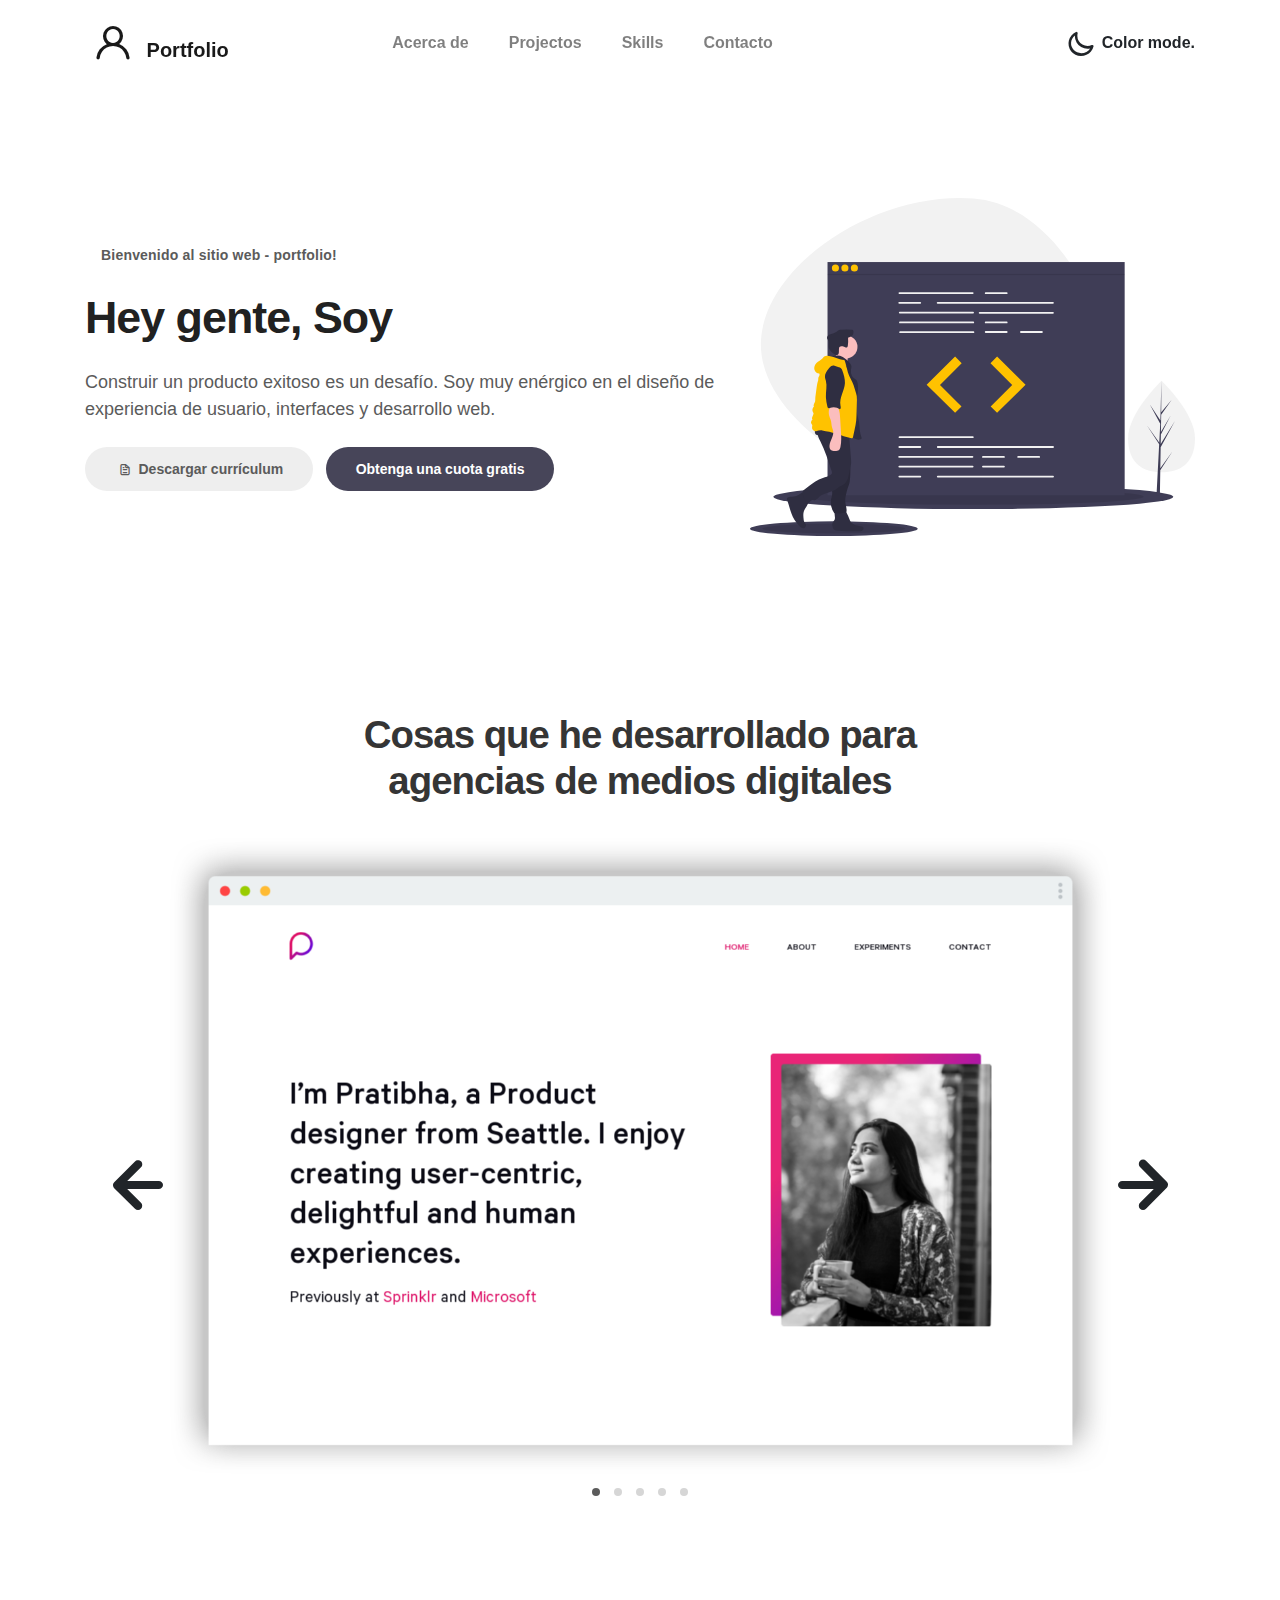
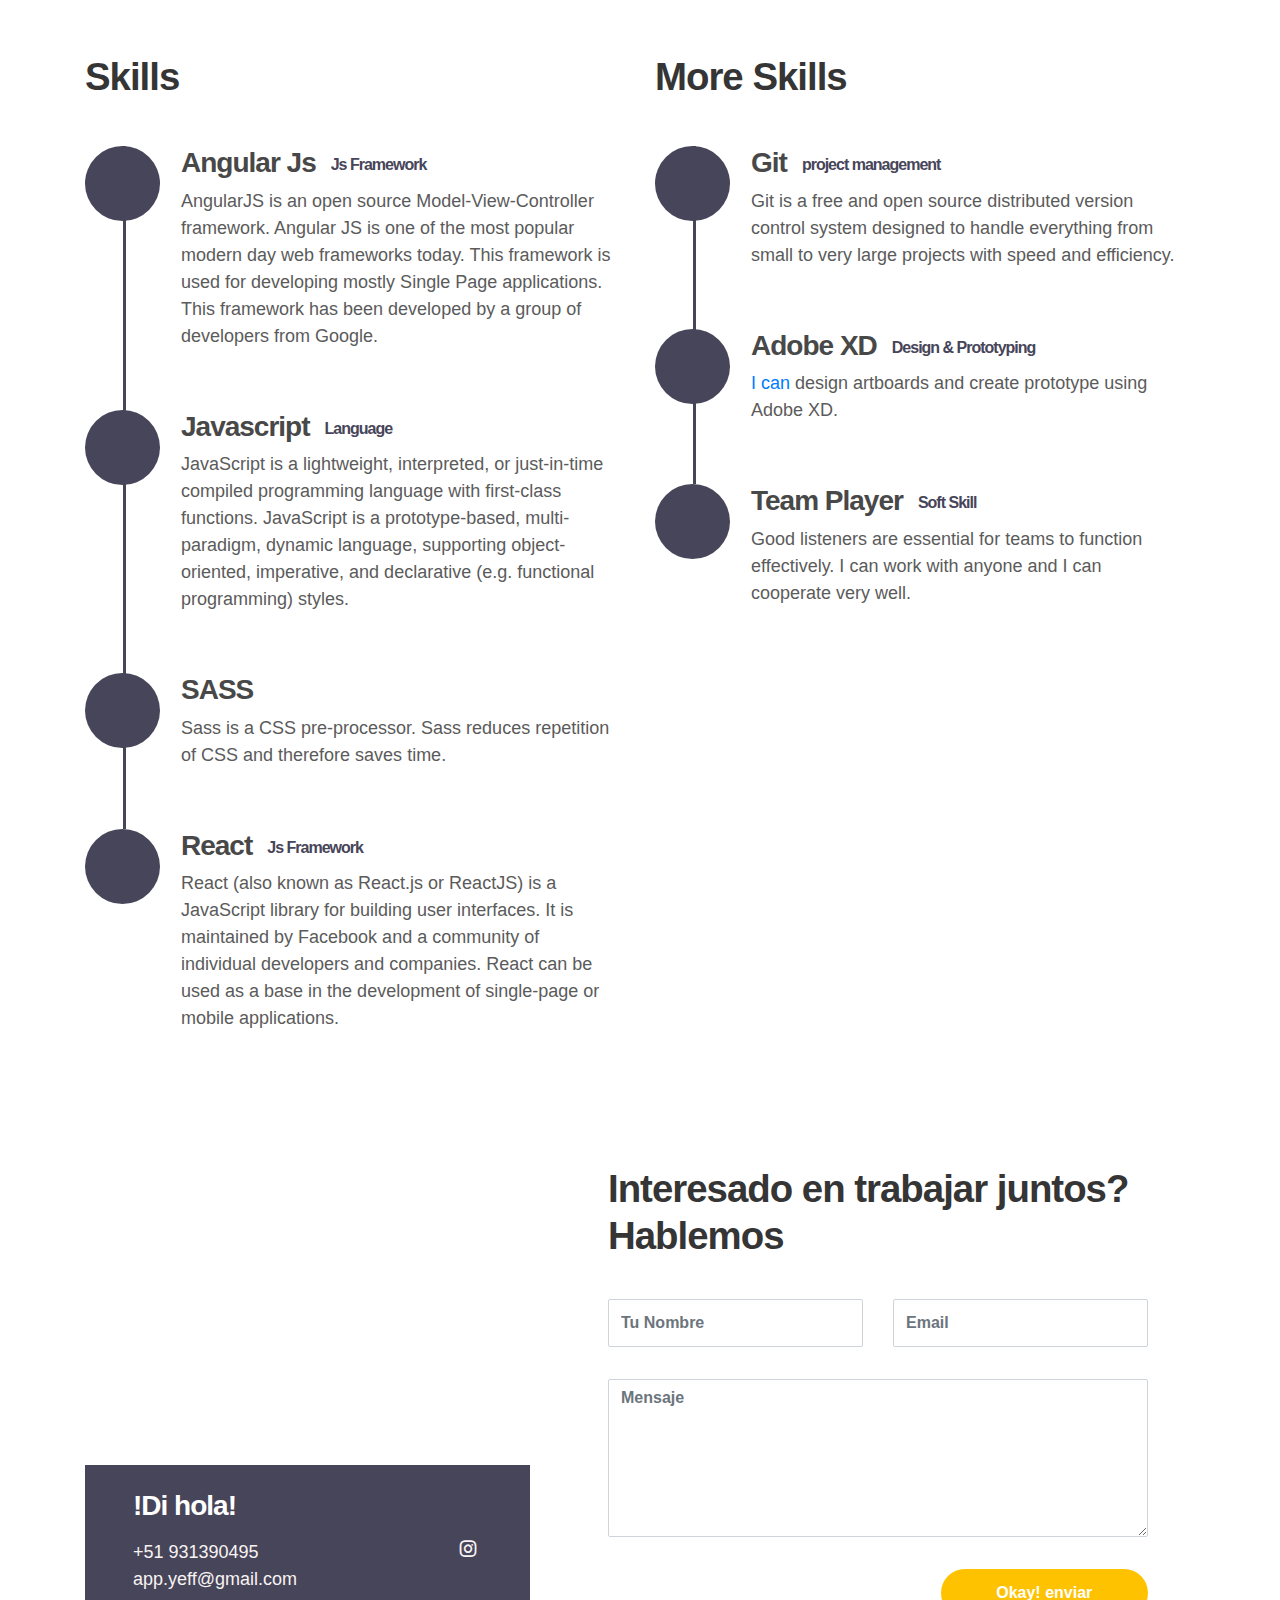
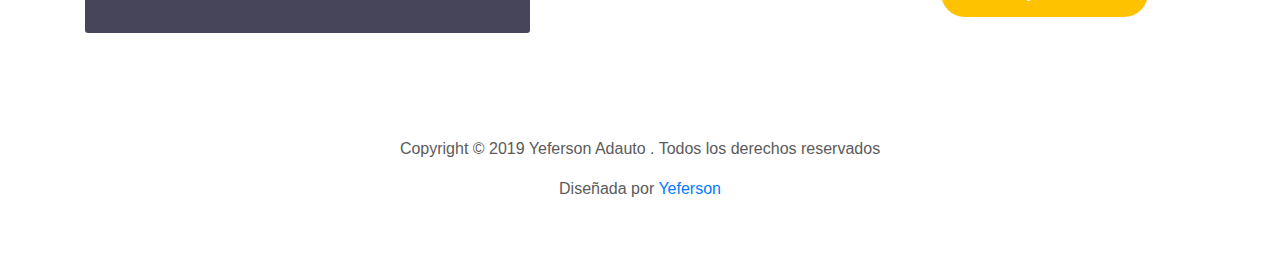
==== index.html @ 4ad87202 "Add files via upload" ====
<!doctype html>
<html lang="en">

<head>
  <meta charset="utf-8">
  <meta name="viewport" content="width=device-width, initial-scale=1, shrink-to-fit=no">
  <meta name="description" content="">
  <meta name="author" content="">

  <!-- Favicon Icon  -->
  <link rel="shortcut icon" href="images/favicon/favicon-logo4.png" type="image/png">
  <title>Home | Portfolio</title>

  <link rel="stylesheet" href="css/bootstrap.min.css">
  <link rel="stylesheet" href="css/unicons.css">
  <link rel="stylesheet" href="css/owl.carousel.min.css">
  <link rel="stylesheet" href="css/owl.theme.default.min.css">

  <!-- FONTAWESOME -->
  <link rel="stylesheet" href="https://cdnjs.cloudflare.com/ajax/libs/font-awesome/5.9.0/css/all.min.css"
    integrity="sha256-UzFD2WYH2U1dQpKDjjZK72VtPeWP50NoJjd26rnAdUI=" crossorigin="anonymous" />

  <!-- MAIN STYLE -->
  <link rel="stylesheet" href="css/style.css">
  <!-- <link rel="stylesheet" href="sass/style.css"> -->


</head>

<body>

  <!-- MENU -->
  <nav class="navbar navbar-expand-sm navbar-light">
    <div class="container">
      <!-- <i class='uil uil-user'></i> -->
      <a class="navbar-brand" href="index.html"> <i class='uil uil-user'></i> Portfolio </a>

      <button class="navbar-toggler" type="button" data-toggle="collapse" data-target="#navbarNav"
        aria-controls="navbarNav" aria-expanded="false" aria-label="Toggle navigation">
        <span class="navbar-toggler-icon"></span>
        <span class="navbar-toggler-icon"></span>
        <span class="navbar-toggler-icon"></span>
      </button>

      <div class="collapse navbar-collapse" id="navbarNav">
        <ul class="navbar-nav mx-auto">
          <li class="nav-item">
            <a href="#about" class="nav-link"><span data-hover="Acerca de">Acerca de</span></a>
          </li>
          <li class="nav-item">
            <a href="#project" class="nav-link"><span data-hover="Projectos">Projectos</span></a>
          </li>
          <li class="nav-item">
            <a href="#resume" class="nav-link"><span data-hover="Skills">Skills</span></a>
          </li>
          <li class="nav-item">
            <a href="#contact" class="nav-link"><span data-hover="Contacto">Contacto</span></a>
          </li>
        </ul>

        <ul class="navbar-nav ml-lg-auto">
          <div class="ml-lg-4">
            <div class="color-mode d-lg-flex justify-content-center align-items-center">
              <i class="color-mode-icon"></i>
              Color mode.
            </div>
          </div>
        </ul>
      </div>
    </div>
  </nav>

  <!-- ABOUT -->
  <section class="about full-screen d-lg-flex justify-content-center align-items-center" id="about">
    <div class="container">
      <div class="row">

        <div class="col-lg-7 col-md-12 col-12 d-flex align-items-center">
          <div class="about-text">
            <small class="small-text">Bienvenido al <span class="mobile-block">sitio web - portfolio!</span></small>
            <h1 class="animated animated-text">
              <span class="mr-2">Hey gente, Soy</span>
              <div class="animated-info">
                <span class="animated-item">Yeferson</span>
                <span class="animated-item">Fullstack</span>
                <span class="animated-item">Desarrollador</span>
              </div>
            </h1>

            <p>Construir un producto exitoso es un desafío. Soy muy enérgico en el diseño de experiencia de usuario, interfaces
               y desarrollo web.</p>

            <div class="custom-btn-group mt-4">
              <!--todo RESUME LINK  -->
              <a href="https://drive.google.com/open?id=1clns7R24mhYYQKPDUlicDPU9EWL69_lX" target="_blank"
                class="btn mr-lg-2 custom-btn" download><i class='uil uil-file-alt'></i> Descargar currículum</a>
              <a href="#contact" class="btn custom-btn custom-btn-bg custom-btn-link">Obtenga una cuota gratis</a>
            </div>
          </div>
        </div>

        <div class="col-lg-5 col-md-12 col-12">
          <div class="about-image svg">
            <img src="images/undraw/undraw_code_review_l1q9 (1).svg" class="img-fluid" alt="svg image">
          </div>
        </div>

      </div>
    </div>
  </section>

  <!-- PROJECTS -->
  <section class="project py-5" id="project">
    <div class="container">

      <div class="row">
        <div class="col-lg-11 text-center mx-auto col-12">

          <div class="col-lg-8 mx-auto">
            <h2>Cosas que he desarrollado para agencias de medios digitales</h2>
          </div>

          <div class="owl-carousel owl-theme">
            <div class="item">
              <div class="project-info">
                <img src="images/project/image01.png" class="img-fluid" alt="project image">
              </div>
            </div>

            <div class="item">
              <div class="project-info">
                <img src="images/project/image02.png" class="img-fluid" alt="project image">
              </div>
            </div>

            <div class="item">
              <div class="project-info">
                <img src="images/project/image03.png" class="img-fluid" alt="project image">
              </div>
            </div>

            <div class="item">
              <div class="project-info">
                <img src="images/project/image04.png" class="img-fluid" alt="project image">
              </div>
            </div>

            <div class="item">
              <div class="project-info">
                <img src="images/project/image05.png" class="img-fluid" alt="project image">
              </div>
            </div>
          </div>

        </div>
      </div>
    </div>
  </section>

  <!-- FEATURES -->
  <section class="resume py-5 d-lg-flex justify-content-center align-items-center" id="resume">
    <div class="container">
      <div class="row">

        <div class="col-lg-6 col-12">
          <h2 class="mb-4">Skills</h2>

          <div class="timeline">
            <div class="timeline-wrapper">
              <div class="timeline-yr">
                <span><i class="fab fa-angular fa-2x"></i></span>
              </div>
              <div class="timeline-info">
                <h3><span>Angular Js</span><small>Js Framework</small></h3>
                <p>AngularJS is an open source Model-View-Controller framework.
                  Angular JS is one of the most popular modern day web frameworks today. This framework is used for
                  developing mostly Single Page applications. This framework has been developed by a group of developers
                  from Google.</p>
              </div>
            </div>

            <div class="timeline-wrapper">
              <div class="timeline-yr">
                <span><i class="fab fa-js-square fa-2x"></i></span>
              </div>
              <div class="timeline-info">
                <h3><span>Javascript</span><small>Language</small></h3>
                <p>JavaScript is a lightweight, interpreted, or just-in-time compiled programming language with
                  first-class functions. JavaScript is a prototype-based, multi-paradigm, dynamic language, supporting
                  object-oriented, imperative, and declarative (e.g. functional programming) styles.</p>
              </div>
            </div>

            <div class="timeline-wrapper">
              <div class="timeline-yr">
                <span><i class="fab fa-sass fa-2x"></i></span>
              </div>
              <div class="timeline-info">
                <h3><span>SASS</span></h3>
                <p>Sass is a CSS pre-processor.
                  Sass reduces repetition of CSS and therefore saves time.
                </p>
              </div>
            </div>

            <div class="timeline-wrapper">
              <div class="timeline-yr">
                <span><i class="fab fa-react fa-2x"></i></span>
              </div>
              <div class="timeline-info">
                <h3><span>React<small>Js Framework</small></span></h3>
                <p>React (also known as React.js or ReactJS) is a JavaScript library for building user interfaces. It is
                  maintained by Facebook and a community of individual developers and companies.
                  React can be used as a base in the development of single-page or mobile applications.</p>
              </div>
            </div>

          </div>
        </div>

        <div class="col-lg-6 col-12">
          <h2 class="mb-4 mobile-mt-2">More Skills</h2>

          <div class="timeline">
            <div class="timeline-wrapper">
              <div class="timeline-yr">
                <span><i class="fab fa-git-alt fa-2x"></i></span>
              </div>
              <div class="timeline-info">
                <h3><span>Git</span><small>project management</small></h3>
                <p>Git is a free and open source distributed version control system designed to handle everything from
                  small to very large projects with speed and efficiency.</p>
              </div>
            </div>

            <div class="timeline-wrapper">
              <div class="timeline-yr">
                <span><i class="fab fa-adobe fa-2x"></i></span>
              </div>
              <div class="timeline-info">
                <h3><span>Adobe XD</span><small>Design &amp; Prototyping</small></h3>
                <p><a rel="nofollow" href="https://www.instagram.com/jayesh.2112" target="_blank">I can</a> design
                  artboards
                  and create prototype using Adobe XD.
                </p>
              </div>
            </div>

            <div class="timeline-wrapper">
              <div class="timeline-yr">
                <span><i class="fas fa-users fa-2x"></i></span>
              </div>
              <div class="timeline-info">
                <h3><span>Team Player</span><small>Soft Skill</small></h3>
                <p>Good listeners are essential for teams to function effectively. I can work with anyone and I can
                  cooperate very well.</p>
              </div>
            </div>

          </div>
        </div>

      </div>
    </div>
  </section>

  <!-- CONTACT -->
  <section class="contact py-5" id="contact">
    <div class="container">
      <div class="row">

        <div class="col-lg-5 mr-lg-5 col-12">
          <div class="google-map w-100">

            <!--               
              <iframe src="https://www.google.com/maps/embed?pb=!1m18!1m12!1m3!1d12088.558402180099!2d-73.99373482142036!3d40.75895421922642!2m3!1f0!2f0!3f0!3m2!1i1024!2i768!4f13.1!3m3!1m2!1s0x89c25855b8fb3083%3A0xa0f9aef176042a5c!2sTheater+District%2C+New+York%2C+NY%2C+USA!5e0!3m2!1sen!2smm!4v1549875377188" width="400" height="300" frameborder="0" style="border:0" allowfullscreen></iframe> -->


            <div class="mapouter">
              <div class="gmap_canvas">
                <iframe width="400" height="300" id="gmap_canvas"
                  src="https://maps.google.com/maps?q=vyankatesh%20nagar&t=&z=9&ie=UTF8&iwloc=&output=embed"
                  frameborder="0" scrolling="no" marginheight="0" marginwidth="0" style="border: 0"
                  allowfullscreen></iframe>
              </div>

            </div>

          </div>

          <div class="contact-info d-flex justify-content-between align-items-center py-4 px-lg-5">
            <div class="contact-info-item">
              <h3 class="mb-3 text-white">!Di hola!</h3>
              <p class="footer-text mb-0">+51 931390495</p>
              <p><a href="mailto:jtembhekar2@gmail.com">app.yeff@gmail.com</a></p>
            </div>

            <!-- class="uil uil-dribbble" -->
            <ul class="social-links">
              <li><a href="https://twitter.com/Developer_Codes" target="_blank" data-toggle="tooltip"
                  data-placement="left" title="Linkedin" style="position: relative; left: 8px;"><i
                    class="fab fa-linkedin"></i></a></li>
              <li><a href="https://www.instagram.com/jayesh.2112" target="_blank" class="uil uil-instagram"
                  data-toggle="tooltip" data-placement="left" title="Instagram"></a></li>
              <li><a href="https://www.youtube.com/channel/UC4U5ZOsxZo0j8mPxgxUXU-g?view_as=subscriber" target="_blank"
                  data-toggle="tooltip" data-placement="left" title="Twitter" style="position: relative; left: 8px;"><i
                  class="fab fa-twitter-square"></i></a></li>
            </ul>
          </div>
        </div>

        <div class="col-lg-6 col-12">
          <div class="contact-form">
            <h2 class="mb-4">Interesado en trabajar juntos? Hablemos</h2>

            <form action="" method="POST" data-netlify="true" name="Visitor">
              <div class="row">
                <div class="col-lg-6 col-12">
                  <input type="text" class="form-control" name="name" placeholder="Tu Nombre" id="name">
                </div>

                <div class="col-lg-6 col-12">
                  <input type="email" class="form-control" name="email" placeholder="Email" id="email">
                </div>

                <div class="col-12">
                  <textarea name="message" rows="6" class="form-control" id="message" placeholder="Mensaje"></textarea>
                </div>

                <div class="ml-lg-auto col-lg-5 col-12">
                  <input type="submit" class="form-control submit-btn" value="Okay! enviar">
                </div>
              </div>
            </form>
          </div>
        </div>

      </div>
    </div>
  </section>

  <!-- FOOTER -->
  <footer class="footer py-5">
    <div class="container">
      <div class="row">

        <div class="col-lg-12 col-12">
          <p class="copyright-text text-center">Copyright &copy; 2019 Yeferson Adauto . Todos los derechos reservados</p>
          <p class="copyright-text text-center">Diseñada por <a rel="nofollow"
              href="https://www.facebook.com/profile.php?id=100030451224306" target="_blank">Yeferson</a></p>
        </div>

      </div>
    </div>
  </footer>

  <script src="js/jquery-3.3.1.min.js"></script>
  <script src="js/popper.min.js"></script>
  <script src="js/bootstrap.min.js"></script>
  <script src="js/Headroom.js"></script>
  <script src="js/jQuery.headroom.js"></script>
  <script src="js/owl.carousel.min.js"></script>
  <script src="js/smoothscroll.js"></script>
  <script src="js/custom.js"></script>

</body>

</html>
---- css/unicons.css ----
@font-face {
  font-family: 'unicons';
  src: url('../font/unicons.eot?42479262');
  src: url('../font/unicons.eot?42479262#iefix') format('embedded-opentype'),
       url('../font/unicons.woff2?42479262') format('woff2'),
       url('../font/unicons.woff?42479262') format('woff'),
       url('../font/unicons.ttf?42479262') format('truetype'),
       url('../font/unicons.svg?42479262#unicons') format('svg');
  font-weight: normal;
  font-style: normal;
}
/* Chrome hack: SVG is rendered more smooth in Windozze. 100% magic, uncomment if you need it. */
/* Note, that will break hinting! In other OS-es font will be not as sharp as it could be */
/*
@media screen and (-webkit-min-device-pixel-ratio:0) {
  @font-face {
    font-family: 'unicons';
    src: url('../font/unicons.svg?42479262#unicons') format('svg');
  }
}
*/
 
 [class^="uil-"]:before, [class*=" uil-"]:before {
  font-family: "unicons";
  font-style: normal;
  font-weight: normal;
  speak: none;
 
  display: inline-block;
  text-decoration: inherit;
  width: 1em;
  margin-right: .2em;
  text-align: center;
  /* opacity: .8; */
 
  /* For safety - reset parent styles, that can break glyph codes*/
  font-variant: normal;
  text-transform: none;
 
  /* fix buttons height, for twitter bootstrap */
  line-height: 1em;
 
  /* Animation center compensation - margins should be symmetric */
  /* remove if not needed */
  margin-left: .2em;
 
  /* you can be more comfortable with increased icons size */
  /* font-size: 120%; */
 
  /* Font smoothing. That was taken from TWBS */
  -webkit-font-smoothing: antialiased;
  -moz-osx-font-smoothing: grayscale;
 
  /* Uncomment for 3D effect */
  /* text-shadow: 1px 1px 1px rgba(127, 127, 127, 0.3); */
}
 
.uil-abacus:before { content: '\e800'; } /* '' */
.uil-accessible-icon-alt:before { content: '\e801'; } /* '' */
.uil-adjust-alt:before { content: '\e802'; } /* '' */
.uil-adjust-circle:before { content: '\e803'; } /* '' */
.uil-adjust-half:before { content: '\e804'; } /* '' */
.uil-adjust:before { content: '\e805'; } /* '' */
.uil-airplay:before { content: '\e806'; } /* '' */
.uil-align-alt:before { content: '\e807'; } /* '' */
.uil-align-center-alt:before { content: '\e808'; } /* '' */
.uil-align-center-h:before { content: '\e809'; } /* '' */
.uil-align-center-justify:before { content: '\e80a'; } /* '' */
.uil-align-center-v:before { content: '\e80b'; } /* '' */
.uil-align-center:before { content: '\e80c'; } /* '' */
.uil-align-justify:before { content: '\e80d'; } /* '' */
.uil-align-left-justify:before { content: '\e80e'; } /* '' */
.uil-align-left:before { content: '\e80f'; } /* '' */
.uil-align-letter-right:before { content: '\e810'; } /* '' */
.uil-align-right-justify:before { content: '\e811'; } /* '' */
.uil-align-right:before { content: '\e812'; } /* '' */
.uil-align:before { content: '\e813'; } /* '' */
.uil-ambulance:before { content: '\e814'; } /* '' */
.uil-analysis:before { content: '\e815'; } /* '' */
.uil-analytics:before { content: '\e816'; } /* '' */
.uil-anchor:before { content: '\e817'; } /* '' */
.uil-android-phone-slash:before { content: '\e818'; } /* '' */
.uil-angle-double-down:before { content: '\e819'; } /* '' */
.uil-angle-double-left:before { content: '\e81a'; } /* '' */
.uil-angle-double-right:before { content: '\e81b'; } /* '' */
.uil-angle-double-up:before { content: '\e81c'; } /* '' */
.uil-angle-down:before { content: '\e81d'; } /* '' */
.uil-angle-left:before { content: '\e81e'; } /* '' */
.uil-angle-right-b:before { content: '\e81f'; } /* '' */
.uil-angle-right:before { content: '\e820'; } /* '' */
.uil-angle-up:before { content: '\e821'; } /* '' */
.uil-annoyed-alt:before { content: '\e822'; } /* '' */
.uil-annoyed:before { content: '\e823'; } /* '' */
.uil-apps:before { content: '\e824'; } /* '' */
.uil-archive-alt:before { content: '\e825'; } /* '' */
.uil-archive:before { content: '\e826'; } /* '' */
.uil-arrow-break:before { content: '\e827'; } /* '' */
.uil-arrow-circle-down:before { content: '\e828'; } /* '' */
.uil-arrow-circle-left:before { content: '\e829'; } /* '' */
.uil-arrow-circle-right:before { content: '\e82a'; } /* '' */
.uil-arrow-circle-up:before { content: '\e82b'; } /* '' */
.uil-arrow-compress-h:before { content: '\e82c'; } /* '' */
.uil-arrow-down-left:before { content: '\e82d'; } /* '' */
.uil-arrow-down-right:before { content: '\e82e'; } /* '' */
.uil-arrow-down:before { content: '\e82f'; } /* '' */
.uil-arrow-from-right:before { content: '\e830'; } /* '' */
.uil-arrow-from-top:before { content: '\e831'; } /* '' */
.uil-arrow-growth:before { content: '\e832'; } /* '' */
.uil-arrow-left:before { content: '\e833'; } /* '' */
.uil-arrow-random:before { content: '\e834'; } /* '' */
.uil-arrow-resize-diagonal:before { content: '\e835'; } /* '' */
.uil-arrow-right:before { content: '\e836'; } /* '' */
.uil-arrow-to-bottom:before { content: '\e837'; } /* '' */
.uil-arrow-to-right:before { content: '\e838'; } /* '' */
.uil-arrow-up-left:before { content: '\e839'; } /* '' */
.uil-arrow-up-right:before { content: '\e83a'; } /* '' */
.uil-arrow-up:before { content: '\e83b'; } /* '' */
.uil-arrows-h-alt:before { content: '\e83c'; } /* '' */
.uil-arrows-h:before { content: '\e83d'; } /* '' */
.uil-arrows-left-down:before { content: '\e83e'; } /* '' */
.uil-arrows-maximize:before { content: '\e83f'; } /* '' */
.uil-arrows-merge:before { content: '\e840'; } /* '' */
.uil-arrows-resize-h:before { content: '\e841'; } /* '' */
.uil-arrows-resize-v:before { content: '\e842'; } /* '' */
.uil-arrows-resize:before { content: '\e843'; } /* '' */
.uil-arrows-right-down:before { content: '\e844'; } /* '' */
.uil-arrows-shrink-h:before { content: '\e845'; } /* '' */
.uil-arrows-shrink-v:before { content: '\e846'; } /* '' */
.uil-arrows-up-right:before { content: '\e847'; } /* '' */
.uil-arrows-v-alt:before { content: '\e848'; } /* '' */
.uil-arrows-v:before { content: '\e849'; } /* '' */
.uil-at:before { content: '\e84a'; } /* '' */
.uil-atm-card:before { content: '\e84b'; } /* '' */
.uil-atom:before { content: '\e84c'; } /* '' */
.uil-auto-flash:before { content: '\e84d'; } /* '' */
.uil-award-alt:before { content: '\e84e'; } /* '' */
.uil-award:before { content: '\e84f'; } /* '' */
.uil-baby-carriage:before { content: '\e850'; } /* '' */
.uil-backpack:before { content: '\e851'; } /* '' */
.uil-backspace:before { content: '\e852'; } /* '' */
.uil-backward:before { content: '\e853'; } /* '' */
.uil-bag-alt:before { content: '\e854'; } /* '' */
.uil-bag-slash:before { content: '\e855'; } /* '' */
.uil-bag:before { content: '\e856'; } /* '' */
.uil-ball:before { content: '\e857'; } /* '' */
.uil-ban:before { content: '\e858'; } /* '' */
.uil-bars:before { content: '\e859'; } /* '' */
.uil-basketball-hoop:before { content: '\e85a'; } /* '' */
.uil-basketball:before { content: '\e85b'; } /* '' */
.uil-battery-bolt:before { content: '\e85c'; } /* '' */
.uil-battery-empty:before { content: '\e85d'; } /* '' */
.uil-bed-double:before { content: '\e85e'; } /* '' */
.uil-bed:before { content: '\e85f'; } /* '' */
.uil-bell-school:before { content: '\e860'; } /* '' */
.uil-bell-slash:before { content: '\e861'; } /* '' */
.uil-bill:before { content: '\e862'; } /* '' */
.uil-bitcoin-circle:before { content: '\e863'; } /* '' */
.uil-bitcoin:before { content: '\e864'; } /* '' */
.uil-bluetooth-b:before { content: '\e865'; } /* '' */
.uil-bolt-alt:before { content: '\e866'; } /* '' */
.uil-bolt-slash:before { content: '\e867'; } /* '' */
.uil-bolt:before { content: '\e868'; } /* '' */
.uil-book-alt:before { content: '\e869'; } /* '' */
.uil-book-medical:before { content: '\e86a'; } /* '' */
.uil-book-open:before { content: '\e86b'; } /* '' */
.uil-book-reader:before { content: '\e86c'; } /* '' */
.uil-book:before { content: '\e86d'; } /* '' */
.uil-bookmark-full:before { content: '\e86e'; } /* '' */
.uil-bookmark:before { content: '\e86f'; } /* '' */
.uil-books:before { content: '\e870'; } /* '' */
.uil-boombox:before { content: '\e871'; } /* '' */
.uil-border-alt:before { content: '\e872'; } /* '' */
.uil-border-bottom:before { content: '\e873'; } /* '' */
.uil-border-clear:before { content: '\e874'; } /* '' */
.uil-border-horizontal:before { content: '\e875'; } /* '' */
.uil-border-inner:before { content: '\e876'; } /* '' */
.uil-border-left:before { content: '\e877'; } /* '' */
.uil-border-out:before { content: '\e878'; } /* '' */
.uil-border-right:before { content: '\e879'; } /* '' */
.uil-border-top:before { content: '\e87a'; } /* '' */
.uil-border-vertical:before { content: '\e87b'; } /* '' */
.uil-box:before { content: '\e87c'; } /* '' */
.uil-briefcase-alt:before { content: '\e87d'; } /* '' */
.uil-briefcase:before { content: '\e87e'; } /* '' */
.uil-bright:before { content: '\e87f'; } /* '' */
.uil-brightness-empty:before { content: '\e880'; } /* '' */
.uil-brightness-half:before { content: '\e881'; } /* '' */
.uil-brightness-low:before { content: '\e882'; } /* '' */
.uil-brightness-minus:before { content: '\e883'; } /* '' */
.uil-brightness-plus:before { content: '\e884'; } /* '' */
.uil-brightness:before { content: '\e885'; } /* '' */
.uil-bring-bottom:before { content: '\e886'; } /* '' */
.uil-bring-front:before { content: '\e887'; } /* '' */
.uil-brush-alt:before { content: '\e888'; } /* '' */
.uil-bug:before { content: '\e889'; } /* '' */
.uil-building:before { content: '\e88a'; } /* '' */
.uil-bullseye:before { content: '\e88b'; } /* '' */
.uil-bus-alt:before { content: '\e88c'; } /* '' */
.uil-bus-school:before { content: '\e88d'; } /* '' */
.uil-bus:before { content: '\e88e'; } /* '' */
.uil-calcualtor:before { content: '\e88f'; } /* '' */
.uil-calculator-alt:before { content: '\e890'; } /* '' */
.uil-calendar-alt:before { content: '\e891'; } /* '' */
.uil-calendar-slash:before { content: '\e892'; } /* '' */
.uil-calender:before { content: '\e893'; } /* '' */
.uil-calling:before { content: '\e894'; } /* '' */
.uil-camera-plus:before { content: '\e895'; } /* '' */
.uil-camera-slash:before { content: '\e896'; } /* '' */
.uil-camera:before { content: '\e897'; } /* '' */
.uil-cancel:before { content: '\e898'; } /* '' */
.uil-capsule:before { content: '\e899'; } /* '' */
.uil-capture:before { content: '\e89a'; } /* '' */
.uil-car-sideview:before { content: '\e89b'; } /* '' */
.uil-car-slash:before { content: '\e89c'; } /* '' */
.uil-car-wash:before { content: '\e89d'; } /* '' */
.uil-car:before { content: '\e89e'; } /* '' */
.uil-card-atm:before { content: '\e89f'; } /* '' */
.uil-caret-right:before { content: '\e8a0'; } /* '' */
.uil-cart:before { content: '\e8a1'; } /* '' */
.uil-cell:before { content: '\e8a2'; } /* '' */
.uil-celsius:before { content: '\e8a3'; } /* '' */
.uil-chart-bar-alt:before { content: '\e8a4'; } /* '' */
.uil-chart-bar:before { content: '\e8a5'; } /* '' */
.uil-chart-down:before { content: '\e8a6'; } /* '' */
.uil-chart-growth-alt:before { content: '\e8a7'; } /* '' */
.uil-chart-growth:before { content: '\e8a8'; } /* '' */
.uil-chart-line:before { content: '\e8a9'; } /* '' */
.uil-chart-pie-alt:before { content: '\e8aa'; } /* '' */
.uil-chart-pie:before { content: '\e8ab'; } /* '' */
.uil-chart:before { content: '\e8ac'; } /* '' */
.uil-chat-bubble-user:before { content: '\e8ad'; } /* '' */
.uil-chat-info:before { content: '\e8ae'; } /* '' */
.uil-chat:before { content: '\e8af'; } /* '' */
.uil-check-circle:before { content: '\e8b0'; } /* '' */
.uil-check-square:before { content: '\e8b1'; } /* '' */
.uil-check:before { content: '\e8b2'; } /* '' */
.uil-circle-layer:before { content: '\e8b3'; } /* '' */
.uil-circle:before { content: '\e8b4'; } /* '' */
.uil-circuit:before { content: '\e8b5'; } /* '' */
.uil-clapper-board:before { content: '\e8b6'; } /* '' */
.uil-clipboard-alt:before { content: '\e8b7'; } /* '' */
.uil-clipboard-blank:before { content: '\e8b8'; } /* '' */
.uil-clipboard-notes:before { content: '\e8b9'; } /* '' */
.uil-clipboard:before { content: '\e8ba'; } /* '' */
.uil-clock-eight:before { content: '\e8bb'; } /* '' */
.uil-clock-five:before { content: '\e8bc'; } /* '' */
.uil-clock-nine:before { content: '\e8bd'; } /* '' */
.uil-clock-seven:before { content: '\e8be'; } /* '' */
.uil-clock-ten:before { content: '\e8bf'; } /* '' */
.uil-clock-three:before { content: '\e8c0'; } /* '' */
.uil-clock-two:before { content: '\e8c1'; } /* '' */
.uil-clock:before { content: '\e8c2'; } /* '' */
.uil-closed-captioning:before { content: '\e8c3'; } /* '' */
.uil-cloud-block:before { content: '\e8c4'; } /* '' */
.uil-cloud-bookmark:before { content: '\e8c5'; } /* '' */
.uil-cloud-check:before { content: '\e8c6'; } /* '' */
.uil-cloud-computing:before { content: '\e8c7'; } /* '' */
.uil-cloud-data-connection:before { content: '\e8c8'; } /* '' */
.uil-cloud-database-tree:before { content: '\e8c9'; } /* '' */
.uil-cloud-download:before { content: '\e8ca'; } /* '' */
.uil-cloud-drizzle:before { content: '\e8cb'; } /* '' */
.uil-cloud-exclamation:before { content: '\e8cc'; } /* '' */
.uil-cloud-hail:before { content: '\e8cd'; } /* '' */
.uil-cloud-heart:before { content: '\e8ce'; } /* '' */
.uil-cloud-info:before { content: '\e8cf'; } /* '' */
.uil-cloud-lock:before { content: '\e8d0'; } /* '' */
.uil-cloud-meatball:before { content: '\e8d1'; } /* '' */
.uil-cloud-moon-hail:before { content: '\e8d2'; } /* '' */
.uil-cloud-moon-meatball:before { content: '\e8d3'; } /* '' */
.uil-cloud-moon-rain:before { content: '\e8d4'; } /* '' */
.uil-cloud-moon-showers:before { content: '\e8d5'; } /* '' */
.uil-cloud-moon:before { content: '\e8d6'; } /* '' */
.uil-cloud-question:before { content: '\e8d7'; } /* '' */
.uil-cloud-rain-sun:before { content: '\e8d8'; } /* '' */
.uil-cloud-rain:before { content: '\e8d9'; } /* '' */
.uil-cloud-redo:before { content: '\e8da'; } /* '' */
.uil-cloud-set:before { content: '\e8db'; } /* '' */
.uil-cloud-share:before { content: '\e8dc'; } /* '' */
.uil-cloud-shield:before { content: '\e8dd'; } /* '' */
.uil-cloud-showers-alt:before { content: '\e8de'; } /* '' */
.uil-cloud-showers-heavy:before { content: '\e8df'; } /* '' */
.uil-cloud-showers:before { content: '\e8e0'; } /* '' */
.uil-cloud-slash:before { content: '\e8e1'; } /* '' */
.uil-cloud-sun-hail:before { content: '\e8e2'; } /* '' */
.uil-cloud-sun-meatball:before { content: '\e8e3'; } /* '' */
.uil-cloud-sun-rain-alt:before { content: '\e8e4'; } /* '' */
.uil-cloud-sun-rain:before { content: '\e8e5'; } /* '' */
.uil-cloud-sun-tear:before { content: '\e8e6'; } /* '' */
.uil-cloud-sun:before { content: '\e8e7'; } /* '' */
.uil-cloud-times:before { content: '\e8e8'; } /* '' */
.uil-cloud-unlock:before { content: '\e8e9'; } /* '' */
.uil-cloud-upload:before { content: '\e8ea'; } /* '' */
.uil-cloud-wifi:before { content: '\e8eb'; } /* '' */
.uil-cloud-wind:before { content: '\e8ec'; } /* '' */
.uil-cloud:before { content: '\e8ed'; } /* '' */
.uil-clouds:before { content: '\e8ee'; } /* '' */
.uil-club:before { content: '\e8ef'; } /* '' */
.uil-code:before { content: '\e8f0'; } /* '' */
.uil-coffee:before { content: '\e8f1'; } /* '' */
.uil-cog:before { content: '\e8f2'; } /* '' */
.uil-coins:before { content: '\e8f3'; } /* '' */
.uil-columns:before { content: '\e8f4'; } /* '' */
.uil-comment-alt-block:before { content: '\e8f5'; } /* '' */
.uil-comment-alt-chart-lines:before { content: '\e8f6'; } /* '' */
.uil-comment-alt-check:before { content: '\e8f7'; } /* '' */
.uil-comment-alt-dots:before { content: '\e8f8'; } /* '' */
.uil-comment-alt-download:before { content: '\e8f9'; } /* '' */
.uil-comment-alt-edit:before { content: '\e8fa'; } /* '' */
.uil-comment-alt-exclamation:before { content: '\e8fb'; } /* '' */
.uil-comment-alt-heart:before { content: '\e8fc'; } /* '' */
.uil-comment-alt-image:before { content: '\e8fd'; } /* '' */
.uil-comment-alt-info:before { content: '\e8fe'; } /* '' */
.uil-comment-alt-lines:before { content: '\e8ff'; } /* '' */
.uil-comment-alt-lock:before { content: '\e900'; } /* '' */
.uil-comment-alt-medical:before { content: '\e901'; } /* '' */
.uil-comment-alt-message:before { content: '\e902'; } /* '' */
.uil-comment-alt-notes:before { content: '\e903'; } /* '' */
.uil-comment-alt-plus:before { content: '\e904'; } /* '' */
.uil-comment-alt-question:before { content: '\e905'; } /* '' */
.uil-comment-alt-redo:before { content: '\e906'; } /* '' */
.uil-comment-alt-search:before { content: '\e907'; } /* '' */
.uil-comment-alt-share:before { content: '\e908'; } /* '' */
.uil-comment-alt-shield:before { content: '\e909'; } /* '' */
.uil-comment-alt-upload:before { content: '\e90a'; } /* '' */
.uil-comment-alt-verify:before { content: '\e90b'; } /* '' */
.uil-comment-alt:before { content: '\e90c'; } /* '' */
.uil-comment-block:before { content: '\e90d'; } /* '' */
.uil-comment-chart-line:before { content: '\e90e'; } /* '' */
.uil-comment-check:before { content: '\e90f'; } /* '' */
.uil-comment-dots:before { content: '\e910'; } /* '' */
.uil-comment-download:before { content: '\e911'; } /* '' */
.uil-comment-edit:before { content: '\e912'; } /* '' */
.uil-comment-exclamation:before { content: '\e913'; } /* '' */
.uil-comment-heart:before { content: '\e914'; } /* '' */
.uil-comment-image:before { content: '\e915'; } /* '' */
.uil-comment-info-alt:before { content: '\e916'; } /* '' */
.uil-comment-info:before { content: '\e917'; } /* '' */
.uil-comment-lines:before { content: '\e918'; } /* '' */
.uil-comment-lock:before { content: '\e919'; } /* '' */
.uil-comment-medical:before { content: '\e91a'; } /* '' */
.uil-comment-message:before { content: '\e91b'; } /* '' */
.uil-comment-notes:before { content: '\e91c'; } /* '' */
.uil-comment-plus:before { content: '\e91d'; } /* '' */
.uil-comment-question:before { content: '\e91e'; } /* '' */
.uil-comment-redo:before { content: '\e91f'; } /* '' */
.uil-comment-search:before { content: '\e920'; } /* '' */
.uil-comment-share:before { content: '\e921'; } /* '' */
.uil-comment-shield:before { content: '\e922'; } /* '' */
.uil-comment-slash:before { content: '\e923'; } /* '' */
.uil-comment-upload:before { content: '\e924'; } /* '' */
.uil-comment-verify:before { content: '\e925'; } /* '' */
.uil-comment:before { content: '\e926'; } /* '' */
.uil-comments-alt:before { content: '\e927'; } /* '' */
.uil-comments:before { content: '\e928'; } /* '' */
.uil-commnet-alt-slash:before { content: '\e929'; } /* '' */
.uil-compact-disc:before { content: '\e92a'; } /* '' */
.uil-compass:before { content: '\e92b'; } /* '' */
.uil-compress-alt-left:before { content: '\e92c'; } /* '' */
.uil-compress-alt:before { content: '\e92d'; } /* '' */
.uil-compress-arrows:before { content: '\e92e'; } /* '' */
.uil-compress-lines:before { content: '\e92f'; } /* '' */
.uil-compress-point:before { content: '\e930'; } /* '' */
.uil-compress-v:before { content: '\e931'; } /* '' */
.uil-compress:before { content: '\e932'; } /* '' */
.uil-computer-mouse:before { content: '\e933'; } /* '' */
.uil-confused:before { content: '\e934'; } /* '' */
.uil-constructor:before { content: '\e935'; } /* '' */
.uil-copy-alt:before { content: '\e936'; } /* '' */
.uil-copy-landscape:before { content: '\e937'; } /* '' */
.uil-copy:before { content: '\e938'; } /* '' */
.uil-copyright:before { content: '\e939'; } /* '' */
.uil-corner-down-left:before { content: '\e93a'; } /* '' */
.uil-corner-down-right-alt:before { content: '\e93b'; } /* '' */
.uil-corner-down-right:before { content: '\e93c'; } /* '' */
.uil-corner-left-down:before { content: '\e93d'; } /* '' */
.uil-corner-right-down:before { content: '\e93e'; } /* '' */
.uil-corner-up-left-alt:before { content: '\e93f'; } /* '' */
.uil-corner-up-left:before { content: '\e940'; } /* '' */
.uil-corner-up-right-alt:before { content: '\e941'; } /* '' */
.uil-corner-up-right:before { content: '\e942'; } /* '' */
.uil-creative-commons-pd-alt:before { content: '\e943'; } /* '' */
.uil-creative-commons-pd:before { content: '\e944'; } /* '' */
.uil-crockery:before { content: '\e945'; } /* '' */
.uil-crop-alt-rotate-left:before { content: '\e946'; } /* '' */
.uil-crop-alt-rotate-right:before { content: '\e947'; } /* '' */
.uil-crop-alt:before { content: '\e948'; } /* '' */
.uil-crosshair-alt:before { content: '\e949'; } /* '' */
.uil-crosshair:before { content: '\e94a'; } /* '' */
.uil-crosshairs:before { content: '\e94b'; } /* '' */
.uil-cube:before { content: '\e94c'; } /* '' */
.uil-data-sharing:before { content: '\e94d'; } /* '' */
.uil-database-alt:before { content: '\e94e'; } /* '' */
.uil-database:before { content: '\e94f'; } /* '' */
.uil-desert:before { content: '\e950'; } /* '' */
.uil-desktop-alt-slash:before { content: '\e951'; } /* '' */
.uil-desktop-alt:before { content: '\e952'; } /* '' */
.uil-desktop-cloud-alt:before { content: '\e953'; } /* '' */
.uil-desktop-slash:before { content: '\e954'; } /* '' */
.uil-desktop:before { content: '\e955'; } /* '' */
.uil-dialpad-alt:before { content: '\e956'; } /* '' */
.uil-dialpad:before { content: '\e957'; } /* '' */
.uil-diamond:before { content: '\e958'; } /* '' */
.uil-diary-alt:before { content: '\e959'; } /* '' */
.uil-diary:before { content: '\e95a'; } /* '' */
.uil-dice-five:before { content: '\e95b'; } /* '' */
.uil-dice-four:before { content: '\e95c'; } /* '' */
.uil-dice-one:before { content: '\e95d'; } /* '' */
.uil-dice-six:before { content: '\e95e'; } /* '' */
.uil-dice-three:before { content: '\e95f'; } /* '' */
.uil-dice-two:before { content: '\e960'; } /* '' */
.uil-direction:before { content: '\e961'; } /* '' */
.uil-directions:before { content: '\e962'; } /* '' */
.uil-dizzy-meh:before { content: '\e963'; } /* '' */
.uil-dna:before { content: '\e964'; } /* '' */
.uil-document-layout-center:before { content: '\e965'; } /* '' */
.uil-document-layout-left:before { content: '\e966'; } /* '' */
.uil-document-layout-right:before { content: '\e967'; } /* '' */
.uil-document:before { content: '\e968'; } /* '' */
.uil-dollar-alt:before { content: '\e969'; } /* '' */
.uil-dollar-sign-alt:before { content: '\e96a'; } /* '' */
.uil-dollar-sign:before { content: '\e96b'; } /* '' */
.uil-down-arrow:before { content: '\e96c'; } /* '' */
.uil-download-alt:before { content: '\e96d'; } /* '' */
.uil-dribbble:before { content: '\e96e'; } /* '' */
.uil-drill:before { content: '\e96f'; } /* '' */
.uil-dropbox:before { content: '\e970'; } /* '' */
.uil-dumbbell:before { content: '\e971'; } /* '' */
.uil-edit-alt:before { content: '\e972'; } /* '' */
.uil-edit:before { content: '\e973'; } /* '' */
.uil-ellipsis-h:before { content: '\e974'; } /* '' */
.uil-ellipsis-v:before { content: '\e975'; } /* '' */
.uil-emoji:before { content: '\e976'; } /* '' */
.uil-enter:before { content: '\e977'; } /* '' */
.uil-entry:before { content: '\e978'; } /* '' */
.uil-envelope-add:before { content: '\e979'; } /* '' */
.uil-envelope-alt:before { content: '\e97a'; } /* '' */
.uil-envelope-block:before { content: '\e97b'; } /* '' */
.uil-envelope-bookmark:before { content: '\e97c'; } /* '' */
.uil-envelope-check:before { content: '\e97d'; } /* '' */
.uil-envelope-download-alt:before { content: '\e97e'; } /* '' */
.uil-envelope-download:before { content: '\e97f'; } /* '' */
.uil-envelope-edit:before { content: '\e980'; } /* '' */
.uil-envelope-exclamation:before { content: '\e981'; } /* '' */
.uil-envelope-heart:before { content: '\e982'; } /* '' */
.uil-envelope-info:before { content: '\e983'; } /* '' */
.uil-envelope-lock:before { content: '\e984'; } /* '' */
.uil-envelope-minus:before { content: '\e985'; } /* '' */
.uil-envelope-open:before { content: '\e986'; } /* '' */
.uil-envelope-question:before { content: '\e987'; } /* '' */
.uil-envelope-receive:before { content: '\e988'; } /* '' */
.uil-envelope-redo:before { content: '\e989'; } /* '' */
.uil-envelope-search:before { content: '\e98a'; } /* '' */
.uil-envelope-send:before { content: '\e98b'; } /* '' */
.uil-envelope-share:before { content: '\e98c'; } /* '' */
.uil-envelope-shield:before { content: '\e98d'; } /* '' */
.uil-envelope-star:before { content: '\e98e'; } /* '' */
.uil-envelope-times:before { content: '\e98f'; } /* '' */
.uil-envelope-upload-alt:before { content: '\e990'; } /* '' */
.uil-envelope-upload:before { content: '\e991'; } /* '' */
.uil-envelope:before { content: '\e992'; } /* '' */
.uil-envelopes:before { content: '\e993'; } /* '' */
.uil-equal-circle:before { content: '\e994'; } /* '' */
.uil-euro-circle:before { content: '\e995'; } /* '' */
.uil-euro:before { content: '\e996'; } /* '' */
.uil-exchange-alt:before { content: '\e997'; } /* '' */
.uil-exchange:before { content: '\e998'; } /* '' */
.uil-exclamation-circle:before { content: '\e999'; } /* '' */
.uil-exclamation-octagon:before { content: '\e99a'; } /* '' */
.uil-exclamation-triangle:before { content: '\e99b'; } /* '' */
.uil-exclude:before { content: '\e99c'; } /* '' */
.uil-exit:before { content: '\e99d'; } /* '' */
.uil-expand-alt:before { content: '\e99e'; } /* '' */
.uil-expand-arrows-alt:before { content: '\e99f'; } /* '' */
.uil-expand-arrows:before { content: '\e9a0'; } /* '' */
.uil-expand-from-corner:before { content: '\e9a1'; } /* '' */
.uil-expand-left:before { content: '\e9a2'; } /* '' */
.uil-export:before { content: '\e9a3'; } /* '' */
.uil-exposure-alt:before { content: '\e9a4'; } /* '' */
.uil-exposure-increase:before { content: '\e9a5'; } /* '' */
.uil-external-link-alt:before { content: '\e9a6'; } /* '' */
.uil-eye-slash:before { content: '\e9a7'; } /* '' */
.uil-eye:before { content: '\e9a8'; } /* '' */
.uil-facebook:before { content: '\e9a9'; } /* '' */
.uil-fahrenheit:before { content: '\e9aa'; } /* '' */
.uil-fast-mail-alt:before { content: '\e9ab'; } /* '' */
.uil-fast-mail:before { content: '\e9ac'; } /* '' */
.uil-favorite:before { content: '\e9ad'; } /* '' */
.uil-feedback:before { content: '\e9ae'; } /* '' */
.uil-file-alt:before { content: '\e9af'; } /* '' */
.uil-file-blank:before { content: '\e9b0'; } /* '' */
.uil-file-block-alt:before { content: '\e9b1'; } /* '' */
.uil-file-bookmark-alt:before { content: '\e9b2'; } /* '' */
.uil-file-check-alt:before { content: '\e9b3'; } /* '' */
.uil-file-check:before { content: '\e9b4'; } /* '' */
.uil-file-contract-dollar:before { content: '\e9b5'; } /* '' */
.uil-file-copy-alt:before { content: '\e9b6'; } /* '' */
.uil-file-download-alt:before { content: '\e9b7'; } /* '' */
.uil-file-download:before { content: '\e9b8'; } /* '' */
.uil-file-edit-alt:before { content: '\e9b9'; } /* '' */
.uil-file-exclamation-alt:before { content: '\e9ba'; } /* '' */
.uil-file-exclamation:before { content: '\e9bb'; } /* '' */
.uil-file-heart:before { content: '\e9bc'; } /* '' */
.uil-file-info-alt:before { content: '\e9bd'; } /* '' */
.uil-file-landscape-alt:before { content: '\e9be'; } /* '' */
.uil-file-landscape:before { content: '\e9bf'; } /* '' */
.uil-file-lanscape-slash:before { content: '\e9c0'; } /* '' */
.uil-file-lock-alt:before { content: '\e9c1'; } /* '' */
.uil-file-medical-alt:before { content: '\e9c2'; } /* '' */
.uil-file-medical:before { content: '\e9c3'; } /* '' */
.uil-file-minus-alt:before { content: '\e9c4'; } /* '' */
.uil-file-minus:before { content: '\e9c5'; } /* '' */
.uil-file-network:before { content: '\e9c6'; } /* '' */
.uil-file-plus-alt:before { content: '\e9c7'; } /* '' */
.uil-file-plus:before { content: '\e9c8'; } /* '' */
.uil-file-question-alt:before { content: '\e9c9'; } /* '' */
.uil-file-question:before { content: '\e9ca'; } /* '' */
.uil-file-redo-alt:before { content: '\e9cb'; } /* '' */
.uil-file-search-alt:before { content: '\e9cc'; } /* '' */
.uil-file-share-alt:before { content: '\e9cd'; } /* '' */
.uil-file-shield-alt:before { content: '\e9ce'; } /* '' */
.uil-file-slash:before { content: '\e9cf'; } /* '' */
.uil-file-times-alt:before { content: '\e9d0'; } /* '' */
.uil-file-times:before { content: '\e9d1'; } /* '' */
.uil-file-upload-alt:before { content: '\e9d2'; } /* '' */
.uil-file-upload:before { content: '\e9d3'; } /* '' */
.uil-file:before { content: '\e9d4'; } /* '' */
.uil-files-landscapes-alt:before { content: '\e9d5'; } /* '' */
.uil-files-landscapes:before { content: '\e9d6'; } /* '' */
.uil-film:before { content: '\e9d7'; } /* '' */
.uil-filter-slash:before { content: '\e9d8'; } /* '' */
.uil-filter:before { content: '\e9d9'; } /* '' */
.uil-flask-potion:before { content: '\e9da'; } /* '' */
.uil-flask:before { content: '\e9db'; } /* '' */
.uil-flip-h-alt:before { content: '\e9dc'; } /* '' */
.uil-flip-h:before { content: '\e9dd'; } /* '' */
.uil-flip-v-alt:before { content: '\e9de'; } /* '' */
.uil-flip-v:before { content: '\e9df'; } /* '' */
.uil-flower:before { content: '\e9e0'; } /* '' */
.uil-focus-add:before { content: '\e9e1'; } /* '' */
.uil-focus-target:before { content: '\e9e2'; } /* '' */
.uil-focus:before { content: '\e9e3'; } /* '' */
.uil-folder-check:before { content: '\e9e4'; } /* '' */
.uil-folder-download:before { content: '\e9e5'; } /* '' */
.uil-folder-exclamation:before { content: '\e9e6'; } /* '' */
.uil-folder-heart:before { content: '\e9e7'; } /* '' */
.uil-folder-info:before { content: '\e9e8'; } /* '' */
.uil-folder-lock:before { content: '\e9e9'; } /* '' */
.uil-folder-medical:before { content: '\e9ea'; } /* '' */
.uil-folder-minus:before { content: '\e9eb'; } /* '' */
.uil-folder-network:before { content: '\e9ec'; } /* '' */
.uil-folder-plus:before { content: '\e9ed'; } /* '' */
.uil-folder-question:before { content: '\e9ee'; } /* '' */
.uil-folder-slash:before { content: '\e9ef'; } /* '' */
.uil-folder-times:before { content: '\e9f0'; } /* '' */
.uil-folder-upload:before { content: '\e9f1'; } /* '' */
.uil-folder:before { content: '\e9f2'; } /* '' */
.uil-food:before { content: '\e9f3'; } /* '' */
.uil-football-american:before { content: '\e9f4'; } /* '' */
.uil-football-ball:before { content: '\e9f5'; } /* '' */
.uil-football:before { content: '\e9f6'; } /* '' */
.uil-forecastcloud-moon-tear:before { content: '\e9f7'; } /* '' */
.uil-forwaded-call:before { content: '\e9f8'; } /* '' */
.uil-forward:before { content: '\e9f9'; } /* '' */
.uil-frown:before { content: '\e9fa'; } /* '' */
.uil-game-structure:before { content: '\e9fb'; } /* '' */
.uil-game:before { content: '\e9fc'; } /* '' */
.uil-gift:before { content: '\e9fd'; } /* '' */
.uil-glass-martini-alt-slash:before { content: '\e9fe'; } /* '' */
.uil-glass-martini-alt:before { content: '\e9ff'; } /* '' */
.uil-glass-martini:before { content: '\ea00'; } /* '' */
.uil-glass-tea:before { content: '\ea01'; } /* '' */
.uil-glass:before { content: '\ea02'; } /* '' */
.uil-globe:before { content: '\ea03'; } /* '' */
.uil-gold:before { content: '\ea04'; } /* '' */
.uil-google-drive:before { content: '\ea05'; } /* '' */
.uil-graduation-hat:before { content: '\ea06'; } /* '' */
.uil-graph-bar:before { content: '\ea07'; } /* '' */
.uil-grid:before { content: '\ea08'; } /* '' */
.uil-grids:before { content: '\ea09'; } /* '' */
.uil-grin-tongue-wink-alt:before { content: '\ea0a'; } /* '' */
.uil-grin-tongue-wink:before { content: '\ea0b'; } /* '' */
.uil-grin:before { content: '\ea0c'; } /* '' */
.uil-grip-horizontal-line:before { content: '\ea0d'; } /* '' */
.uil-hdd:before { content: '\ea0e'; } /* '' */
.uil-headphones-alt:before { content: '\ea0f'; } /* '' */
.uil-headphones:before { content: '\ea10'; } /* '' */
.uil-heart-alt:before { content: '\ea11'; } /* '' */
.uil-heart-medical:before { content: '\ea12'; } /* '' */
.uil-heart-rate:before { content: '\ea13'; } /* '' */
.uil-heart-sign:before { content: '\ea14'; } /* '' */
.uil-heart:before { content: '\ea15'; } /* '' */
.uil-heartbeat:before { content: '\ea16'; } /* '' */
.uil-history-alt:before { content: '\ea17'; } /* '' */
.uil-history:before { content: '\ea18'; } /* '' */
.uil-home-alt:before { content: '\ea19'; } /* '' */
.uil-home:before { content: '\ea1a'; } /* '' */
.uil-horizontal-align-center:before { content: '\ea1b'; } /* '' */
.uil-horizontal-align-left:before { content: '\ea1c'; } /* '' */
.uil-horizontal-align-right:before { content: '\ea1d'; } /* '' */
.uil-horizontal-distribution-center:before { content: '\ea1e'; } /* '' */
.uil-horizontal-distribution-left:before { content: '\ea1f'; } /* '' */
.uil-horizontal-distribution-right:before { content: '\ea20'; } /* '' */
.uil-hunting:before { content: '\ea21'; } /* '' */
.uil-image-alt-slash:before { content: '\ea22'; } /* '' */
.uil-image-block:before { content: '\ea23'; } /* '' */
.uil-image-broken:before { content: '\ea24'; } /* '' */
.uil-image-check:before { content: '\ea25'; } /* '' */
.uil-image-download:before { content: '\ea26'; } /* '' */
.uil-image-edit:before { content: '\ea27'; } /* '' */
.uil-image-lock:before { content: '\ea28'; } /* '' */
.uil-image-minus:before { content: '\ea29'; } /* '' */
.uil-image-plus:before { content: '\ea2a'; } /* '' */
.uil-image-question:before { content: '\ea2b'; } /* '' */
.uil-image-redo:before { content: '\ea2c'; } /* '' */
.uil-image-resize-landscape:before { content: '\ea2d'; } /* '' */
.uil-image-resize-square:before { content: '\ea2e'; } /* '' */
.uil-image-search:before { content: '\ea2f'; } /* '' */
.uil-image-share:before { content: '\ea30'; } /* '' */
.uil-image-shield:before { content: '\ea31'; } /* '' */
.uil-image-slash:before { content: '\ea32'; } /* '' */
.uil-image-times:before { content: '\ea33'; } /* '' */
.uil-image-upload:before { content: '\ea34'; } /* '' */
.uil-image-v:before { content: '\ea35'; } /* '' */
.uil-image:before { content: '\ea36'; } /* '' */
.uil-images:before { content: '\ea37'; } /* '' */
.uil-incoming-call:before { content: '\ea38'; } /* '' */
.uil-info-circle:before { content: '\ea39'; } /* '' */
.uil-instagram:before { content: '\ea3a'; } /* '' */
.uil-invoice:before { content: '\ea3b'; } /* '' */
.uil-jackhammer:before { content: '\ea3c'; } /* '' */
.uil-kayak:before { content: '\ea3d'; } /* '' */
.uil-key-skeleton-alt:before { content: '\ea3e'; } /* '' */
.uil-key-skeleton:before { content: '\ea3f'; } /* '' */
.uil-keyboard-alt:before { content: '\ea40'; } /* '' */
.uil-keyboard-hide:before { content: '\ea41'; } /* '' */
.uil-keyboard-show:before { content: '\ea42'; } /* '' */
.uil-keyboard:before { content: '\ea43'; } /* '' */
.uil-keyhole-circle:before { content: '\ea44'; } /* '' */
.uil-keyhole-square-full:before { content: '\ea45'; } /* '' */
.uil-keyhole-square:before { content: '\ea46'; } /* '' */
.uil-kid:before { content: '\ea47'; } /* '' */
.uil-label-alt:before { content: '\ea48'; } /* '' */
.uil-label:before { content: '\ea49'; } /* '' */
.uil-lamp:before { content: '\ea4a'; } /* '' */
.uil-laptop-cloud:before { content: '\ea4b'; } /* '' */
.uil-laptop:before { content: '\ea4c'; } /* '' */
.uil-laughing:before { content: '\ea4d'; } /* '' */
.uil-layer-group-slash:before { content: '\ea4e'; } /* '' */
.uil-layer-group:before { content: '\ea4f'; } /* '' */
.uil-layers-alt:before { content: '\ea50'; } /* '' */
.uil-layers-slash:before { content: '\ea51'; } /* '' */
.uil-layers:before { content: '\ea52'; } /* '' */
.uil-left-arrow-from-left:before { content: '\ea53'; } /* '' */
.uil-left-arrow-to-left:before { content: '\ea54'; } /* '' */
.uil-left-indent-alt:before { content: '\ea55'; } /* '' */
.uil-left-indent:before { content: '\ea56'; } /* '' */
.uil-life-ring:before { content: '\ea57'; } /* '' */
.uil-lightbulb-alt:before { content: '\ea58'; } /* '' */
.uil-lightbulb:before { content: '\ea59'; } /* '' */
.uil-line-alt:before { content: '\ea5a'; } /* '' */
.uil-line-spacing:before { content: '\ea5b'; } /* '' */
.uil-link-alt:before { content: '\ea5c'; } /* '' */
.uil-link-broken:before { content: '\ea5d'; } /* '' */
.uil-link-h:before { content: '\ea5e'; } /* '' */
.uil-link:before { content: '\ea5f'; } /* '' */
.uil-list-ui-alt:before { content: '\ea60'; } /* '' */
.uil-list-ul:before { content: '\ea61'; } /* '' */
.uil-location-arrow-alt:before { content: '\ea62'; } /* '' */
.uil-location-arrow:before { content: '\ea63'; } /* '' */
.uil-location-pin-alt:before { content: '\ea64'; } /* '' */
.uil-location-point:before { content: '\ea65'; } /* '' */
.uil-location:before { content: '\ea66'; } /* '' */
.uil-lock-access:before { content: '\ea67'; } /* '' */
.uil-lock-alt:before { content: '\ea68'; } /* '' */
.uil-lock-open-alt:before { content: '\ea69'; } /* '' */
.uil-lock-slash:before { content: '\ea6a'; } /* '' */
.uil-lock:before { content: '\ea6b'; } /* '' */
.uil-mailbox-alt:before { content: '\ea6c'; } /* '' */
.uil-mailbox:before { content: '\ea6d'; } /* '' */
.uil-map-marker-alt:before { content: '\ea6e'; } /* '' */
.uil-map-marker-edit:before { content: '\ea6f'; } /* '' */
.uil-map-marker-info:before { content: '\ea70'; } /* '' */
.uil-map-marker-minus:before { content: '\ea71'; } /* '' */
.uil-map-marker-plus:before { content: '\ea72'; } /* '' */
.uil-map-marker-question:before { content: '\ea73'; } /* '' */
.uil-map-marker-shield:before { content: '\ea74'; } /* '' */
.uil-map-marker-slash:before { content: '\ea75'; } /* '' */
.uil-map-marker:before { content: '\ea76'; } /* '' */
.uil-map-pin-alt:before { content: '\ea77'; } /* '' */
.uil-map-pin:before { content: '\ea78'; } /* '' */
.uil-map:before { content: '\ea79'; } /* '' */
.uil-mars:before { content: '\ea7a'; } /* '' */
.uil-maximize-left:before { content: '\ea7b'; } /* '' */
.uil-medal:before { content: '\ea7c'; } /* '' */
.uil-medical-drip:before { content: '\ea7d'; } /* '' */
.uil-medical-square-full:before { content: '\ea7e'; } /* '' */
.uil-medical-square:before { content: '\ea7f'; } /* '' */
.uil-medical:before { content: '\ea80'; } /* '' */
.uil-medkit:before { content: '\ea81'; } /* '' */
.uil-meeting-board:before { content: '\ea82'; } /* '' */
.uil-meh-alt:before { content: '\ea83'; } /* '' */
.uil-meh-closed-eye:before { content: '\ea84'; } /* '' */
.uil-meh:before { content: '\ea85'; } /* '' */
.uil-message:before { content: '\ea86'; } /* '' */
.uil-microphone-slash:before { content: '\ea87'; } /* '' */
.uil-microphone:before { content: '\ea88'; } /* '' */
.uil-minus-circle:before { content: '\ea89'; } /* '' */
.uil-minus-path:before { content: '\ea8a'; } /* '' */
.uil-minus-square-full:before { content: '\ea8b'; } /* '' */
.uil-minus-square:before { content: '\ea8c'; } /* '' */
.uil-minus:before { content: '\ea8d'; } /* '' */
.uil-missed-call:before { content: '\ea8e'; } /* '' */
.uil-mobey-bill-slash:before { content: '\ea8f'; } /* '' */
.uil-mobile-android-alt:before { content: '\ea90'; } /* '' */
.uil-mobile-android:before { content: '\ea91'; } /* '' */
.uil-mobile-vibrate:before { content: '\ea92'; } /* '' */
.uil-modem:before { content: '\ea93'; } /* '' */
.uil-money-bill-stack:before { content: '\ea94'; } /* '' */
.uil-money-bill:before { content: '\ea95'; } /* '' */
.uil-money-insert:before { content: '\ea96'; } /* '' */
.uil-money-stack:before { content: '\ea97'; } /* '' */
.uil-money-withdraw:before { content: '\ea98'; } /* '' */
.uil-money-withdrawal:before { content: '\ea99'; } /* '' */
.uil-moneybag-alt:before { content: '\ea9a'; } /* '' */
.uil-moneybag:before { content: '\ea9b'; } /* '' */
.uil-monitor-heart-rate:before { content: '\ea9c'; } /* '' */
.uil-monitor:before { content: '\ea9d'; } /* '' */
.uil-moon-eclipse:before { content: '\ea9e'; } /* '' */
.uil-moon:before { content: '\ea9f'; } /* '' */
.uil-moonset:before { content: '\eaa0'; } /* '' */
.uil-mountains-sun:before { content: '\eaa1'; } /* '' */
.uil-mountains:before { content: '\eaa2'; } /* '' */
.uil-mouse-alt:before { content: '\eaa3'; } /* '' */
.uil-mouse:before { content: '\eaa4'; } /* '' */
.uil-multiply:before { content: '\eaa5'; } /* '' */
.uil-music-note:before { content: '\eaa6'; } /* '' */
.uil-music-tune-slash:before { content: '\eaa7'; } /* '' */
.uil-music:before { content: '\eaa8'; } /* '' */
.uil-n-a:before { content: '\eaa9'; } /* '' */
.uil-navigator:before { content: '\eaaa'; } /* '' */
.uil-nerd:before { content: '\eaab'; } /* '' */
.uil-newspaper:before { content: '\eaac'; } /* '' */
.uil-ninja:before { content: '\eaad'; } /* '' */
.uil-no-entry:before { content: '\eaae'; } /* '' */
.uil-notebooks:before { content: '\eaaf'; } /* '' */
.uil-notes:before { content: '\eab0'; } /* '' */
.uil-object-group:before { content: '\eab1'; } /* '' */
.uil-object-ungroup:before { content: '\eab2'; } /* '' */
.uil-octagon:before { content: '\eab3'; } /* '' */
.uil-outgoing-call:before { content: '\eab4'; } /* '' */
.uil-package:before { content: '\eab5'; } /* '' */
.uil-padlock:before { content: '\eab6'; } /* '' */
.uil-paint-tool:before { content: '\eab7'; } /* '' */
.uil-panorama-h-alt:before { content: '\eab8'; } /* '' */
.uil-panorama-h:before { content: '\eab9'; } /* '' */
.uil-panorama-v:before { content: '\eaba'; } /* '' */
.uil-paperclip:before { content: '\eabb'; } /* '' */
.uil-paragraph:before { content: '\eabc'; } /* '' */
.uil-parcel:before { content: '\eabd'; } /* '' */
.uil-parking-square:before { content: '\eabe'; } /* '' */
.uil-pathfinder-unite:before { content: '\eabf'; } /* '' */
.uil-pathfinder:before { content: '\eac0'; } /* '' */
.uil-pause-circle:before { content: '\eac1'; } /* '' */
.uil-pause:before { content: '\eac2'; } /* '' */
.uil-pen:before { content: '\eac3'; } /* '' */
.uil-pentagon:before { content: '\eac4'; } /* '' */
.uil-phone-alt:before { content: '\eac5'; } /* '' */
.uil-phone-pause:before { content: '\eac6'; } /* '' */
.uil-phone-slash:before { content: '\eac7'; } /* '' */
.uil-phone-times:before { content: '\eac8'; } /* '' */
.uil-phone-volume:before { content: '\eac9'; } /* '' */
.uil-phone:before { content: '\eaca'; } /* '' */
.uil-picture:before { content: '\eacb'; } /* '' */
.uil-plane-arrival:before { content: '\eacc'; } /* '' */
.uil-plane-departure:before { content: '\eacd'; } /* '' */
.uil-plane-fly:before { content: '\eace'; } /* '' */
.uil-plane:before { content: '\eacf'; } /* '' */
.uil-play-circle:before { content: '\ead0'; } /* '' */
.uil-play:before { content: '\ead1'; } /* '' */
.uil-plug:before { content: '\ead2'; } /* '' */
.uil-plus-circle:before { content: '\ead3'; } /* '' */
.uil-plus-square:before { content: '\ead4'; } /* '' */
.uil-plus:before { content: '\ead5'; } /* '' */
.uil-podium:before { content: '\ead6'; } /* '' */
.uil-polygon:before { content: '\ead7'; } /* '' */
.uil-post-stamp:before { content: '\ead8'; } /* '' */
.uil-postcard:before { content: '\ead9'; } /* '' */
.uil-pound-circle:before { content: '\eada'; } /* '' */
.uil-pound:before { content: '\eadb'; } /* '' */
.uil-power:before { content: '\eadc'; } /* '' */
.uil-prescription-bottle:before { content: '\eadd'; } /* '' */
.uil-presentation-check:before { content: '\eade'; } /* '' */
.uil-presentation-edit:before { content: '\eadf'; } /* '' */
.uil-presentation-line:before { content: '\eae0'; } /* '' */
.uil-presentation-lines-alt:before { content: '\eae1'; } /* '' */
.uil-presentation-minus:before { content: '\eae2'; } /* '' */
.uil-presentation-play:before { content: '\eae3'; } /* '' */
.uil-presentation-plus:before { content: '\eae4'; } /* '' */
.uil-presentation-times:before { content: '\eae5'; } /* '' */
.uil-presentation:before { content: '\eae6'; } /* '' */
.uil-previous:before { content: '\eae7'; } /* '' */
.uil-pricetag-alt:before { content: '\eae8'; } /* '' */
.uil-print-slash:before { content: '\eae9'; } /* '' */
.uil-print:before { content: '\eaea'; } /* '' */
.uil-processor:before { content: '\eaeb'; } /* '' */
.uil-pump:before { content: '\eaec'; } /* '' */
.uil-puzzle-piece:before { content: '\eaed'; } /* '' */
.uil-question-circle:before { content: '\eaee'; } /* '' */
.uil-rainbow:before { content: '\eaef'; } /* '' */
.uil-raindrops-alt:before { content: '\eaf0'; } /* '' */
.uil-raindrops:before { content: '\eaf1'; } /* '' */
.uil-receipt-alt:before { content: '\eaf2'; } /* '' */
.uil-receipt:before { content: '\eaf3'; } /* '' */
.uil-record-audio:before { content: '\eaf4'; } /* '' */
.uil-redo:before { content: '\eaf5'; } /* '' */
.uil-refresh:before { content: '\eaf6'; } /* '' */
.uil-registered:before { content: '\eaf7'; } /* '' */
.uil-repeat:before { content: '\eaf8'; } /* '' */
.uil-restaurant:before { content: '\eaf9'; } /* '' */
.uil-right-indent-alt:before { content: '\eafa'; } /* '' */
.uil-rope-way:before { content: '\eafb'; } /* '' */
.uil-rotate-360:before { content: '\eafc'; } /* '' */
.uil-rss-alt:before { content: '\eafd'; } /* '' */
.uil-rss-interface:before { content: '\eafe'; } /* '' */
.uil-rss:before { content: '\eaff'; } /* '' */
.uil-ruler-combined:before { content: '\eb00'; } /* '' */
.uil-ruler:before { content: '\eb01'; } /* '' */
.uil-sad-cry:before { content: '\eb02'; } /* '' */
.uil-sad-crying:before { content: '\eb03'; } /* '' */
.uil-sad-dizzy:before { content: '\eb04'; } /* '' */
.uil-sad-squint:before { content: '\eb05'; } /* '' */
.uil-sad:before { content: '\eb06'; } /* '' */
.uil-scaling-left:before { content: '\eb07'; } /* '' */
.uil-scaling-right:before { content: '\eb08'; } /* '' */
.uil-scenery:before { content: '\eb09'; } /* '' */
.uil-schedule:before { content: '\eb0a'; } /* '' */
.uil-science:before { content: '\eb0b'; } /* '' */
.uil-screw:before { content: '\eb0c'; } /* '' */
.uil-scroll-h:before { content: '\eb0d'; } /* '' */
.uil-scroll:before { content: '\eb0e'; } /* '' */
.uil-search-alt:before { content: '\eb0f'; } /* '' */
.uil-search-minus:before { content: '\eb10'; } /* '' */
.uil-search-plus:before { content: '\eb11'; } /* '' */
.uil-search:before { content: '\eb12'; } /* '' */
.uil-server-alt:before { content: '\eb13'; } /* '' */
.uil-server-connection:before { content: '\eb14'; } /* '' */
.uil-server-network-alt:before { content: '\eb15'; } /* '' */
.uil-server-network:before { content: '\eb16'; } /* '' */
.uil-server:before { content: '\eb17'; } /* '' */
.uil-servers:before { content: '\eb18'; } /* '' */
.uil-servicemark:before { content: '\eb19'; } /* '' */
.uil-share-alt:before { content: '\eb1a'; } /* '' */
.uil-shield-check:before { content: '\eb1b'; } /* '' */
.uil-shield-exclamation:before { content: '\eb1c'; } /* '' */
.uil-shield-question:before { content: '\eb1d'; } /* '' */
.uil-shield-slash:before { content: '\eb1e'; } /* '' */
.uil-shield:before { content: '\eb1f'; } /* '' */
.uil-ship:before { content: '\eb20'; } /* '' */
.uil-shop:before { content: '\eb21'; } /* '' */
.uil-shopping-basket:before { content: '\eb22'; } /* '' */
.uil-shopping-cart-alt:before { content: '\eb23'; } /* '' */
.uil-shopping-trolley:before { content: '\eb24'; } /* '' */
.uil-shovel:before { content: '\eb25'; } /* '' */
.uil-shrink:before { content: '\eb26'; } /* '' */
.uil-shuffle:before { content: '\eb27'; } /* '' */
.uil-shutter-alt:before { content: '\eb28'; } /* '' */
.uil-shutter:before { content: '\eb29'; } /* '' */
.uil-sick:before { content: '\eb2a'; } /* '' */
.uil-sign-alt:before { content: '\eb2b'; } /* '' */
.uil-sign-in-alt:before { content: '\eb2c'; } /* '' */
.uil-sign-left:before { content: '\eb2d'; } /* '' */
.uil-sign-out-alt:before { content: '\eb2e'; } /* '' */
.uil-sign-right:before { content: '\eb2f'; } /* '' */
.uil-signal-alt-3:before { content: '\eb30'; } /* '' */
.uil-signal-alt:before { content: '\eb31'; } /* '' */
.uil-signal:before { content: '\eb32'; } /* '' */
.uil-silence:before { content: '\eb33'; } /* '' */
.uil-silent-squint:before { content: '\eb34'; } /* '' */
.uil-sim-card:before { content: '\eb35'; } /* '' */
.uil-sitemap:before { content: '\eb36'; } /* '' */
.uil-skip-forward-alt:before { content: '\eb37'; } /* '' */
.uil-skip-forward-circle:before { content: '\eb38'; } /* '' */
.uil-skip-forward:before { content: '\eb39'; } /* '' */
.uil-sliders-v-alt:before { content: '\eb3a'; } /* '' */
.uil-sliders-v:before { content: '\eb3b'; } /* '' */
.uil-smile-beam:before { content: '\eb3c'; } /* '' */
.uil-smile-dizzy:before { content: '\eb3d'; } /* '' */
.uil-smile-squint-wink-alt:before { content: '\eb3e'; } /* '' */
.uil-smile-squint-wink:before { content: '\eb3f'; } /* '' */
.uil-smile-wink-alt:before { content: '\eb40'; } /* '' */
.uil-smile-wink:before { content: '\eb41'; } /* '' */
.uil-smile:before { content: '\eb42'; } /* '' */
.uil-snow-flake:before { content: '\eb43'; } /* '' */
.uil-snowflake-alt:before { content: '\eb44'; } /* '' */
.uil-snowflake:before { content: '\eb45'; } /* '' */
.uil-sort-amount-down:before { content: '\eb46'; } /* '' */
.uil-sort-amount-up:before { content: '\eb47'; } /* '' */
.uil-sort:before { content: '\eb48'; } /* '' */
.uil-sorting:before { content: '\eb49'; } /* '' */
.uil-space-key:before { content: '\eb4a'; } /* '' */
.uil-spade:before { content: '\eb4b'; } /* '' */
.uil-sperms:before { content: '\eb4c'; } /* '' */
.uil-spin:before { content: '\eb4d'; } /* '' */
.uil-sport:before { content: '\eb4e'; } /* '' */
.uil-square-full:before { content: '\eb4f'; } /* '' */
.uil-square-shape:before { content: '\eb50'; } /* '' */
.uil-square:before { content: '\eb51'; } /* '' */
.uil-squint:before { content: '\eb52'; } /* '' */
.uil-star-half-alt:before { content: '\eb53'; } /* '' */
.uil-star:before { content: '\eb54'; } /* '' */
.uil-step-backward-alt:before { content: '\eb55'; } /* '' */
.uil-step-backward-circle:before { content: '\eb56'; } /* '' */
.uil-step-backward:before { content: '\eb57'; } /* '' */
.uil-step-forward:before { content: '\eb58'; } /* '' */
.uil-stop-circle:before { content: '\eb59'; } /* '' */
.uil-stopwatch-slash:before { content: '\eb5a'; } /* '' */
.uil-stopwatch:before { content: '\eb5b'; } /* '' */
.uil-store-alt:before { content: '\eb5c'; } /* '' */
.uil-store:before { content: '\eb5d'; } /* '' */
.uil-streering:before { content: '\eb5e'; } /* '' */
.uil-stretcher:before { content: '\eb5f'; } /* '' */
.uil-subject:before { content: '\eb60'; } /* '' */
.uil-subway-alt:before { content: '\eb61'; } /* '' */
.uil-subway:before { content: '\eb62'; } /* '' */
.uil-suitcase-alt:before { content: '\eb63'; } /* '' */
.uil-suitcase:before { content: '\eb64'; } /* '' */
.uil-sun:before { content: '\eb65'; } /* '' */
.uil-sunset:before { content: '\eb66'; } /* '' */
.uil-surprise:before { content: '\eb67'; } /* '' */
.uil-swatchbook:before { content: '\eb68'; } /* '' */
.uil-swimmer:before { content: '\eb69'; } /* '' */
.uil-symbol:before { content: '\eb6a'; } /* '' */
.uil-sync-exclamation:before { content: '\eb6b'; } /* '' */
.uil-sync-slash:before { content: '\eb6c'; } /* '' */
.uil-sync:before { content: '\eb6d'; } /* '' */
.uil-syringe:before { content: '\eb6e'; } /* '' */
.uil-table:before { content: '\eb6f'; } /* '' */
.uil-tablet:before { content: '\eb70'; } /* '' */
.uil-tablets:before { content: '\eb71'; } /* '' */
.uil-tachometer-fast:before { content: '\eb72'; } /* '' */
.uil-tag-alt:before { content: '\eb73'; } /* '' */
.uil-tag:before { content: '\eb74'; } /* '' */
.uil-tape:before { content: '\eb75'; } /* '' */
.uil-taxi:before { content: '\eb76'; } /* '' */
.uil-tear:before { content: '\eb77'; } /* '' */
.uil-technology:before { content: '\eb78'; } /* '' */
.uil-telescope:before { content: '\eb79'; } /* '' */
.uil-temperature-empty:before { content: '\eb7a'; } /* '' */
.uil-temperature-half:before { content: '\eb7b'; } /* '' */
.uil-temperature-minus:before { content: '\eb7c'; } /* '' */
.uil-temperature-plus:before { content: '\eb7d'; } /* '' */
.uil-temperature-quarter:before { content: '\eb7e'; } /* '' */
.uil-temperature-three-quarter:before { content: '\eb7f'; } /* '' */
.uil-temperature:before { content: '\eb80'; } /* '' */
.uil-text:before { content: '\eb81'; } /* '' */
.uil-th-large:before { content: '\eb82'; } /* '' */
.uil-th-slash:before { content: '\eb83'; } /* '' */
.uil-th:before { content: '\eb84'; } /* '' */
.uil-thermometer:before { content: '\eb85'; } /* '' */
.uil-thumbs-down:before { content: '\eb86'; } /* '' */
.uil-thumbs-up:before { content: '\eb87'; } /* '' */
.uil-thunderstorm-moon:before { content: '\eb88'; } /* '' */
.uil-thunderstorm-sun:before { content: '\eb89'; } /* '' */
.uil-thunderstorm:before { content: '\eb8a'; } /* '' */
.uil-ticket:before { content: '\eb8b'; } /* '' */
.uil-times-circle:before { content: '\eb8c'; } /* '' */
.uil-times-square:before { content: '\eb8d'; } /* '' */
.uil-times:before { content: '\eb8e'; } /* '' */
.uil-toggle-off:before { content: '\eb8f'; } /* '' */
.uil-toggle-on:before { content: '\eb90'; } /* '' */
.uil-top-arrow-from-top:before { content: '\eb91'; } /* '' */
.uil-top-arrow-to-top:before { content: '\eb92'; } /* '' */
.uil-tornado:before { content: '\eb93'; } /* '' */
.uil-trademark-circle:before { content: '\eb94'; } /* '' */
.uil-trademark:before { content: '\eb95'; } /* '' */
.uil-traffic-barrier:before { content: '\eb96'; } /* '' */
.uil-trash-alt:before { content: '\eb97'; } /* '' */
.uil-trash:before { content: '\eb98'; } /* '' */
.uil-trees:before { content: '\eb99'; } /* '' */
.uil-triangle:before { content: '\eb9a'; } /* '' */
.uil-trophy:before { content: '\eb9b'; } /* '' */
.uil-trowel:before { content: '\eb9c'; } /* '' */
.uil-truck-case:before { content: '\eb9d'; } /* '' */
.uil-truck-loading:before { content: '\eb9e'; } /* '' */
.uil-truck:before { content: '\eb9f'; } /* '' */
.uil-tv-retro-slash:before { content: '\eba0'; } /* '' */
.uil-tv-retro:before { content: '\eba1'; } /* '' */
.uil-umbrella:before { content: '\eba2'; } /* '' */
.uil-unamused:before { content: '\eba3'; } /* '' */
.uil-unlock-alt:before { content: '\eba4'; } /* '' */
.uil-unlock:before { content: '\eba5'; } /* '' */
.uil-upload-alt:before { content: '\eba6'; } /* '' */
.uil-upload:before { content: '\eba7'; } /* '' */
.uil-usd-circle:before { content: '\eba8'; } /* '' */
.uil-usd-square:before { content: '\eba9'; } /* '' */
.uil-user-check:before { content: '\ebaa'; } /* '' */
.uil-user-circle:before { content: '\ebab'; } /* '' */
.uil-user-exclamation:before { content: '\ebac'; } /* '' */
.uil-user-hard-hat:before { content: '\ebad'; } /* '' */
.uil-user-minus:before { content: '\ebae'; } /* '' */
.uil-user-plus:before { content: '\ebaf'; } /* '' */
.uil-user-square:before { content: '\ebb0'; } /* '' */
.uil-user-times:before { content: '\ebb1'; } /* '' */
.uil-user:before { content: '\ebb2'; } /* '' */
.uil-users-alt:before { content: '\ebb3'; } /* '' */
.uil-utensils-alt:before { content: '\ebb4'; } /* '' */
.uil-utensils:before { content: '\ebb5'; } /* '' */
.uil-vector-square-alt:before { content: '\ebb6'; } /* '' */
.uil-vector-square:before { content: '\ebb7'; } /* '' */
.uil-venus:before { content: '\ebb8'; } /* '' */
.uil-vertical-align-bottom:before { content: '\ebb9'; } /* '' */
.uil-vertical-align-center:before { content: '\ebba'; } /* '' */
.uil-vertical-align-top:before { content: '\ebbb'; } /* '' */
.uil-vertical-distribute-bottom:before { content: '\ebbc'; } /* '' */
.uil-vertical-distribution-center:before { content: '\ebbd'; } /* '' */
.uil-vertical-distribution-top:before { content: '\ebbe'; } /* '' */
.uil-video-slash:before { content: '\ebbf'; } /* '' */
.uil-video:before { content: '\ebc0'; } /* '' */
.uil-voicemail-rectangle:before { content: '\ebc1'; } /* '' */
.uil-voicemail:before { content: '\ebc2'; } /* '' */
.uil-volleyball:before { content: '\ebc3'; } /* '' */
.uil-volume-down:before { content: '\ebc4'; } /* '' */
.uil-volume-mute:before { content: '\ebc5'; } /* '' */
.uil-volume-off:before { content: '\ebc6'; } /* '' */
.uil-volume-up:before { content: '\ebc7'; } /* '' */
.uil-volume:before { content: '\ebc8'; } /* '' */
.uil-wall:before { content: '\ebc9'; } /* '' */
.uil-wallet:before { content: '\ebca'; } /* '' */
.uil-watch-alt:before { content: '\ebcb'; } /* '' */
.uil-watch:before { content: '\ebcc'; } /* '' */
.uil-water-drop-slash:before { content: '\ebcd'; } /* '' */
.uil-water-glass:before { content: '\ebce'; } /* '' */
.uil-water:before { content: '\ebcf'; } /* '' */
.uil-web-grid-alt:before { content: '\ebd0'; } /* '' */
.uil-web-grid:before { content: '\ebd1'; } /* '' */
.uil-web-section-alt:before { content: '\ebd2'; } /* '' */
.uil-web-section:before { content: '\ebd3'; } /* '' */
.uil-webcam:before { content: '\ebd4'; } /* '' */
.uil-weight:before { content: '\ebd5'; } /* '' */
.uil-wheel-barrow:before { content: '\ebd6'; } /* '' */
.uil-wheelchair-alt:before { content: '\ebd7'; } /* '' */
.uil-wheelchair:before { content: '\ebd8'; } /* '' */
.uil-wifi-router:before { content: '\ebd9'; } /* '' */
.uil-wifi-slash:before { content: '\ebda'; } /* '' */
.uil-wifi:before { content: '\ebdb'; } /* '' */
.uil-wind:before { content: '\ebdc'; } /* '' */
.uil-window-grid:before { content: '\ebdd'; } /* '' */
.uil-window-maximize:before { content: '\ebde'; } /* '' */
.uil-window-restore:before { content: '\ebdf'; } /* '' */
.uil-window-section:before { content: '\ebe0'; } /* '' */
.uil-window:before { content: '\ebe1'; } /* '' */
.uil-windsock:before { content: '\ebe2'; } /* '' */
.uil-wrench:before { content: '\ebe3'; } /* '' */
.uil-yellow:before { content: '\ebe4'; } /* '' */
.uil-yen-circle:before { content: '\ebe5'; } /* '' */
.uil-yen:before { content: '\ebe6'; } /* '' */
.uil-youtube-alt:before { content: '\ebe7'; } /* '' */
.uil-youtube:before { content: '\ebe8'; } /* '' */
---- css/style.css ----
@import url("https://fonts.googleapis.com/css?family=Maven+Pro:400,700");

::-webkit-scrollbar {
  width: 10px;
}

::-webkit-scrollbar-thumb {
  background: #ffc200;
}

::-webkit-scrollbar-track {
  background: #ffffff;
}

:root {
  --primary-color: #ffc200;
}

body {
  font-family: "Product Sans", sans-serif;
  padding-top: 70px;
}

.full-screen {
  padding: 8rem 0;
}

.small-text {
  color: #5b5b5b;
  font-size: 14px;
  font-weight: bold;
  padding: 8px 16px;
  border-radius: 50px;
  letter-spacing: 0.2px;
}

ul {
  margin: 0;
  padding: 0;
}

ul li {
  list-style: none;
}

a {
  font-weight: normal;
  text-decoration: none !important;
  transition: all 0.4s ease;
}

a:hover {
  color: var(--primary-color) !important;
}

.navbar-brand .uil {
  font-size: 40px;
}

p {
  font-size: 18px;
  font-weight: 300;
  line-height: 1.5;
  color: #5b5b5b;
}

h1,
h2,
h3,
h4,
h5,
h6 {
  font-weight: bold;
  letter-spacing: -1px;
}

h1 {
  color: #212121;
  font-size: 2.8em;
  margin: 24px 0;
}

h2 {
  color: #353535;
  font-size: 2.4em;
  font-weight: bold;
}

h3 {
  color: #484848;
}

h3,
b,
strong {
  font-weight: bold;
}

.custom-btn {
  background: #eee;
  color: #5b5b5b;
  font-weight: bold;
  border-radius: 50px;
  padding: 13px 29px;
  font-size: 14px;
  line-height: normal;
  overflow: hidden;
  transition: all 0.4s ease;
}

.custom-btn:hover {
  color: var(--primary-color);
}

.custom-btn.custom-btn-bg {
  background: #474559;
  color: #ffffff;
}

.custom-btn.custom-btn-bg:hover {
  background: var(--primary-color);
  color: #ffffff !important;
}

.animated {
  position: relative;
}

.animated-info {
  display: inline-block;
  vertical-align: top;
  margin-top: 5px;
  min-width: 260px;
  position: relative;
}

.animated-item {
  color: var(--primary-color);
}

.animated-item {
  font-size: 38px;
  line-height: inherit;
  display: block;
  opacity: 0;
  overflow: hidden;
  position: absolute;
  top: 0;
  right: 0;
  left: 0;
  animation: BottomTotop 6s linear infinite 0s;
}

.animated-item:nth-child(2n+2) {
  animation-delay: 2s;
}

.animated-item:nth-child(3n+3) {
  animation-delay: 4s;
}

@keyframes BottomTotop {
  0% {
    opacity: 0;
  }

  5% {
    opacity: 0;
    transform: translateY(5px);
  }

  10% {
    opacity: 1;
    transform: translateY(0px);
  }

  25% {
    opacity: 1;
    transform: translateY(0px);
  }

  30% {
    opacity: 0;
    transform: translateY(5px);
  }

  80% {
    opacity: 0;
  }

  100% {
    opacity: 0;
  }
}

.navbar {
  position: fixed;
  top: 0;
  right: 0;
  left: 0;
  z-index: 999999;
  will-change: transform;
  transition: transform 200ms linear;
}

.navbar[class*="-unpinned"] {
  transform: translate(0, -150%);
}

.navbar[class*="-pinned"] {
  transform: translate(0, 0);
}

.navbar[class*="headroom--not-top"] {
  background: #ffffff;
  border-bottom: 1px solid #f0f0f0;
  padding-top: 0;
  padding-bottom: 0;
}

.navbar-brand {
  font-weight: bold;
}

.navbar-expand-sm .navbar-nav .nav-link {
  padding: 0 20px;
}

.nav-link {
  font-weight: bold;
  font-size: 16px;
  overflow: hidden;
}

.nav-link span {
  position: relative;
  display: inline-block;
  transition: transform 0.3s;
}

.nav-link span:before {
  position: absolute;
  top: 100%;
  content: attr(data-hover);
  transform: translate3d(0, 0, 0);
}

.navbar-light .navbar-nav .nav-link:focus,
.navbar-light .navbar-nav .nav-link:hover {
  color: var(--primary-color);
  font-weight: bold;
}

.navbar-light .navbar-nav .nav-link:focus span,
.navbar-light .navbar-nav .nav-link:hover span {
  transform: translateY(-100%);
}

.navbar-light .navbar-toggler-icon {
  background: none;
}

.navbar-toggler {
  border: 0;
  padding: 0;
  width: 32px;
  height: 32px;
  line-height: 32px;
  outline: none;
  cursor: pointer;
  margin-right: 10px;
}

.navbar-toggler:focus {
  outline: none;
}

.navbar-toggler[aria-expanded="true"] .navbar-toggler-icon:first-child {
  transform: rotate(45deg);
  top: 6px;
}

.navbar-toggler[aria-expanded="true"] .navbar-toggler-icon:nth-child(2) {
  display: none;
}

.navbar-toggler[aria-expanded="true"] .navbar-toggler-icon:last-child {
  transform: rotate(-45deg);
  bottom: 1px;
}

.navbar-toggler .navbar-toggler-icon {
  background: #212121;
  display: block;
  width: 100%;
  height: 2px;
  margin: 5px 0;
  transition: all 0.4s ease;
  position: relative;
}

.copyright-text {
  font-size: 16px;
  font-weight: normal;
  display: block;
}

.color-mode {
  font-weight: bold;
  cursor: pointer;
}

.color-mode-icon {
  position: relative;
  right: 6px;
}

.color-mode-icon:after {
  font-family: 'unicons';
  content: '\ea9f';
  font-size: 30px;
  font-weight: 300;
  font-style: normal;
}

.color-mode-icon.active:after {
  font-family: 'unicons';
  content: '\eb65';
  font-size: 30px;
  color: #ffffff;
}

.dark-mode {
  background: #0c0c0d;
}

.dark-mode .navbar-light .navbar-nav .nav-link {
  color: rgba(255, 255, 255, 0.8);
}

.dark-mode .navbar-light .navbar-nav .nav-link:hover {
  color: var(--primary-color);
}

.dark-mode .navbar[class*="headroom--not-top"] {
  background: #0c0c0d;
  border-bottom: 1px solid #1f1f1f;
}

.dark-mode .small-text {
  background: #0d0c15;
  color: #ffffff;
}

.dark-mode .feature-card .uil,
.dark-mode .navbar-light .navbar-brand,
.dark-mode h1,
.dark-mode h2,
.dark-mode h3,
.dark-mode h4,
.dark-mode h5,
.dark-mode h6,
.dark-mode .color-mode {
  color: #ffffff;
}

.dark-mode .owl-carousel .owl-nav button.owl-next,
.dark-mode .owl-carousel .owl-nav button.owl-prev,
.dark-mode .owl-carousel button.owl-dot {
  color: #ffffff;
}

.timeline-wrapper {
  position: relative;
  padding: 22px 0;
}

.timeline-wrapper:last-child:before {
  height: 0;
}

.timeline-wrapper:before {
  content: "";
  background: #474559;
  width: 3px;
  height: 100%;
  position: absolute;
  left: 38px;
}

.timeline-yr {
  background: #474559;
  border-radius: 100%;
  position: absolute;
  width: 75px;
  height: 75px;
  line-height: 75px;
  text-align: center;
}

.timeline-yr span {
  color: #ffffff;
  font-size: 16px;
  font-weight: bold;
  display: block;
  line-height: 75px;
}

.timeline-info {
  display: inline-block;
  vertical-align: top;
  max-width: 432px;
  margin-left: 6em;
}

.timeline-info small {
  color: #474559;
  font-size: 16px;
  font-weight: bold;
  display: inline-block;
  vertical-align: middle;
  margin-left: 15px;
}

.owl-carousel .owl-nav span {
  display: none;
}

.owl-carousel .owl-nav .owl-prev:before,
.owl-carousel .owl-nav .owl-next:before {
  background: none;
  padding: 0;
  display: block;
  position: absolute;
  top: 50%;
  transform: translate(0, -50%);
  font-family: 'unicons';
  font-size: 100px;
  line-height: normal;
}

.owl-carousel .owl-nav .owl-prev:before {
  content: '\e833';
  left: -45px;
}

.owl-carousel .owl-nav .owl-next:before {
  content: '\e836';
  right: -45px;
}

.owl-theme .owl-nav [class*=owl-] {
  background: none;
  border-radius: 0;
  margin: 0;
  padding: 0;
  font-size: inherit;
}

.owl-theme .owl-nav [class*=owl-]:hover {
  color: var(--primary-color);
}

.owl-theme .owl-dots .owl-dot {
  outline: none;
}

.owl-theme .owl-dots .owl-dot span {
  width: 8px;
  height: 8px;
}

.owl-theme .owl-dots .owl-dot.active span,
.owl-theme .owl-dots .owl-dot:hover span {
  background: #5b5b5b;
}

.google-map iframe {
  width: 100%;
}

.contact-form {
  position: relative;
}

.contact-form .form-control {
  background: transparent;
  border-radius: 2px;
  outline: none;
  box-shadow: none;
  font-weight: bold;
  margin: 16px 0;
}

.contact-form .form-control:not(textarea) {
  height: 48px;
}

.contact-form .form-control:hover,
.contact-form .form-control:focus {
  border-color: var(--primary-color);
}

.contact-form .submit-btn {
  background: var(--primary-color);
  border-radius: 50px;
  color: #ffffff;
  font-weight: bold;
  border: 0;
  cursor: pointer;
  transition: all 0.4s ease;
}

.contact-form .submit-btn:hover {
  background: #474559;
}

.contact-info {
  background: #474559;
  border-radius: 0 0 3px 3px;
  position: relative;
  bottom: 8px;
}

.contact-info p,
.contact-info a {
  color: #f7f3f3;
}

.social-links .uil {
  color: #f7f3f3;
  font-size: 20px;
  display: block;
  margin: 5px 0;
}

.social-links .uil:hover {
  color: var(--primary-color);
}

@media (min-width: 1270px) {
  .owl-theme .owl-dots {
    position: relative;
    bottom: 50px;
  }
}

@media (max-width: 991px) {
  .full-screen {
    padding-bottom: 4rem;
  }

  .color-mode {
    display: none;
  }

  .about-image {
    margin-top: 4em;
  }

  .mobile-mt-2,
  .contact-form {
    margin-top: 2em;
  }

  .contact-info {
    padding: 0 2rem;
  }
}

@media (max-width: 767px) {
  h1 {
    font-size: 2.4em;
  }

  h2 {
    font-size: 2em;
  }

  .animated-item {
    font-size: 28px;
  }

  .navbar-collapse {
    background: #ffffff;
    text-align: center;
    padding-bottom: 20px;
  }

  .navbar-expand-sm .navbar-nav .nav-link {
    padding: 3px 20px;
  }
}

@media (max-width: 580px) {
  .animated-info {
    min-width: 200px;
  }

  .animated-item {
    font-size: 30px;
  }

  .custom-btn-group {
    text-align: center;
  }

  .custom-btn {
    display: block;
    margin: 10px 0;
  }

  .owl-theme .owl-nav {
    display: none;
  }

  .timeline-info small {
    display: block;
    margin: 10px 0 0 0;
  }
}

@media (max-width: 320px) {
  .animated-text {
    margin-top: 0;
  }

  .about-text {
    text-align: center;
  }

  .full-screen {
    padding: 4rem 0;
  }

  .mobile-block {
    display: block;
  }

  .contact-info {
    flex-direction: column;
  }

  .social-links li {
    display: inline-block;
    vertical-align: top;
  }
}
---- sass/style.css ----
@import url("https://fonts.googleapis.com/css?family=Maven+Pro:400,700");
body {
  font-family: "Maven Pro", sans-serif;
  padding-top: 70px;
}

.full-screen {
  padding: 8rem 0;
}

.small-text {
  color: #5b5b5b;
  font-size: 14px;
  font-weight: bold;
  padding: 8px 16px;
  border-radius: 50px;
  letter-spacing: 0.2px;
}

ul {
  margin: 0;
  padding: 0;
}

ul li {
  list-style: none;
}

a {
  font-size: 16px;
  font-weight: normal;
  text-decoration: none !important;
  -webkit-transition: all 0.4s ease;
  transition: all 0.4s ease;
}

a:hover {
  color: #ffc200 !important;
}

.navbar-brand .uil {
  font-size: 40px;
}

p {
  font-size: 18px;
  font-weight: 300;
  line-height: 1.5;
  color: #5b5b5b;
}

h1, h2, h3, h4, h5, h6 {
  font-weight: bold;
  letter-spacing: -1px;
}

h1 {
  color: #212121;
  font-size: 2.8em;
  margin: 24px 0;
}

h2 {
  color: #353535;
  font-size: 2.4em;
  font-weight: bold;
}

h3 {
  color: #484848;
}

h3,
b, strong {
  font-weight: bold;
}

.custom-btn {
  color: #5b5b5b;
  font-weight: bold;
  border-radius: 50px;
  padding: 13px 29px;
  font-size: 14px;
  line-height: normal;
  overflow: hidden;
  -webkit-transition: all 0.4s ease;
  transition: all 0.4s ease;
}

.custom-btn:hover {
  color: #ffc200;
}

.custom-btn.custom-btn-bg {
  background: #474559;
  color: #ffffff;
}

.custom-btn.custom-btn-bg:hover {
  background: #ffc200;
  color: #ffffff !important;
}

.animated {
  position: relative;
}

.animated-info {
  display: inline-block;
  vertical-align: top;
  margin-top: 10px;
  width: 250px;
  position: relative;
}

.animated-item {
  color: #ffc200;
}

.animated-item {
  font-size: 32px;
  line-height: inherit;
  display: block;
  opacity: 0;
  overflow: hidden;
  position: absolute;
  top: 0;
  right: 0;
  left: 0;
  -webkit-animation: BottomTotop 6s linear infinite 0s;
          animation: BottomTotop 6s linear infinite 0s;
}

.animated-item:nth-child(2n+2) {
  -webkit-animation-delay: 2s;
          animation-delay: 2s;
}

.animated-item:nth-child(3n+3) {
  -webkit-animation-delay: 4s;
          animation-delay: 4s;
}

@-webkit-keyframes BottomTotop {
  0% {
    opacity: 0;
  }
  5% {
    opacity: 0;
    -webkit-transform: translateY(5px);
            transform: translateY(5px);
  }
  10% {
    opacity: 1;
    -webkit-transform: translateY(0px);
            transform: translateY(0px);
  }
  25% {
    opacity: 1;
    -webkit-transform: translateY(0px);
            transform: translateY(0px);
  }
  30% {
    opacity: 0;
    -webkit-transform: translateY(5px);
            transform: translateY(5px);
  }
  80% {
    opacity: 0;
  }
  100% {
    opacity: 0;
  }
}

@keyframes BottomTotop {
  0% {
    opacity: 0;
  }
  5% {
    opacity: 0;
    -webkit-transform: translateY(5px);
            transform: translateY(5px);
  }
  10% {
    opacity: 1;
    -webkit-transform: translateY(0px);
            transform: translateY(0px);
  }
  25% {
    opacity: 1;
    -webkit-transform: translateY(0px);
            transform: translateY(0px);
  }
  30% {
    opacity: 0;
    -webkit-transform: translateY(5px);
            transform: translateY(5px);
  }
  80% {
    opacity: 0;
  }
  100% {
    opacity: 0;
  }
}

.navbar {
  position: fixed;
  top: 0;
  right: 0;
  left: 0;
  z-index: 999999;
  will-change: transform;
  -webkit-transition: -webkit-transform 200ms linear;
  transition: -webkit-transform 200ms linear;
  transition: transform 200ms linear;
  transition: transform 200ms linear, -webkit-transform 200ms linear;
}

.navbar[class*="-unpinned"] {
  -webkit-transform: translate(0, -150%);
          transform: translate(0, -150%);
}

.navbar[class*="-pinned"] {
  -webkit-transform: translate(0, 0);
          transform: translate(0, 0);
}

.navbar[class*="headroom--not-top"] {
  background: #ffffff;
  border-bottom: 1px solid #f0f0f0;
  padding-top: 0;
  padding-bottom: 0;
}

.navbar-brand {
  font-weight: bold;
}

.navbar-expand-sm .navbar-nav .nav-link {
  padding: 0 20px;
}

.nav-link {
  font-weight: bold;
  font-size: 16px;
  overflow: hidden;
}

.nav-link span {
  position: relative;
  display: inline-block;
  -webkit-transition: -webkit-transform 0.3s;
  transition: -webkit-transform 0.3s;
  transition: transform 0.3s;
  transition: transform 0.3s, -webkit-transform 0.3s;
}

.nav-link span:before {
  position: absolute;
  top: 100%;
  content: attr(data-hover);
  -webkit-transform: translate3d(0, 0, 0);
          transform: translate3d(0, 0, 0);
}

.navbar-light .navbar-nav .nav-link:focus,
.navbar-light .navbar-nav .nav-link:hover {
  color: #ffc200;
  font-weight: bold;
}

.navbar-light .navbar-nav .nav-link:focus span,
.navbar-light .navbar-nav .nav-link:hover span {
  -webkit-transform: translateY(-100%);
          transform: translateY(-100%);
}

.navbar-light .navbar-toggler-icon {
  background: none;
}

.navbar-toggler {
  border: 0;
  padding: 0;
  width: 32px;
  height: 32px;
  line-height: 32px;
  outline: none;
  cursor: pointer;
  margin-right: 10px;
}

.navbar-toggler:focus {
  outline: none;
}

.navbar-toggler[aria-expanded="true"] .navbar-toggler-icon:first-child {
  -webkit-transform: rotate(45deg);
          transform: rotate(45deg);
  top: 6px;
}

.navbar-toggler[aria-expanded="true"] .navbar-toggler-icon:nth-child(2) {
  display: none;
}

.navbar-toggler[aria-expanded="true"] .navbar-toggler-icon:last-child {
  -webkit-transform: rotate(-45deg);
          transform: rotate(-45deg);
  bottom: 1px;
}

.navbar-toggler .navbar-toggler-icon {
  background: #212121;
  display: block;
  width: 100%;
  height: 2px;
  margin: 5px 0;
  -webkit-transition: all 0.4s ease;
  transition: all 0.4s ease;
  position: relative;
}

.copyright-text {
  font-size: 16px;
  font-weight: normal;
  display: block;
}

.color-mode {
  font-weight: bold;
  cursor: pointer;
}

.color-mode-icon {
  position: relative;
  right: 6px;
}

.color-mode-icon:after {
  font-family: 'unicons';
  content: '\ea9f';
  font-size: 30px;
  font-weight: 300;
  font-style: normal;
}

.color-mode-icon.active:after {
  font-family: 'unicons';
  content: '\eb65';
  font-size: 30px;
  color: #ffffff;
}

.dark-mode {
  background: #0c0c0d;
}

.dark-mode .navbar-light .navbar-nav .nav-link {
  color: rgba(255, 255, 255, 0.8);
}

.dark-mode .navbar-light .navbar-nav .nav-link:hover {
  color: #ffc200;
}

.dark-mode .navbar[class*="headroom--not-top"] {
  background: #0c0c0d;
  border-bottom: 1px solid #1f1f1f;
}

.dark-mode .small-text {
  background: #0d0c15;
  color: #ffffff;
}

.dark-mode .feature-card .uil,
.dark-mode .navbar-light .navbar-brand,
.dark-mode h1, .dark-mode h2, .dark-mode h3, .dark-mode h4, .dark-mode h5, .dark-mode h6,
.dark-mode .color-mode {
  color: #ffffff;
}

.dark-mode .owl-carousel .owl-nav button.owl-next,
.dark-mode .owl-carousel .owl-nav button.owl-prev,
.dark-mode .owl-carousel button.owl-dot {
  color: #ffffff;
}

.timeline-wrapper {
  position: relative;
  padding-bottom: 10px;
}

.timeline-wrapper:last-child:before {
  height: 0;
}

.timeline-wrapper:before {
  content: "";
  background: #474559;
  width: 3px;
  height: 100%;
  position: absolute;
  left: 38px;
}

.timeline-yr {
  background: #474559;
  border-radius: 100%;
  position: absolute;
  width: 75px;
  height: 75px;
  line-height: 75px;
  text-align: center;
}

.timeline-yr span {
  color: #ffffff;
  font-size: 16px;
  font-weight: bold;
  display: block;
  line-height: 75px;
}

.timeline-info {
  display: inline-block;
  vertical-align: top;
  max-width: 432px;
  margin-left: 6em;
}

.timeline-info small {
  color: #474559;
  font-size: 16px;
  font-weight: bold;
  display: inline-block;
  vertical-align: middle;
  margin-left: 15px;
}

.owl-carousel .owl-nav span {
  display: none;
}

.owl-carousel .owl-nav .owl-prev:before,
.owl-carousel .owl-nav .owl-next:before {
  background: none;
  padding: 0;
  display: block;
  position: absolute;
  top: 50%;
  -webkit-transform: translate(0, -50%);
          transform: translate(0, -50%);
  font-family: 'unicons';
  font-size: 100px;
  line-height: normal;
}

.owl-carousel .owl-nav .owl-prev:before {
  content: '\e833';
  left: -45px;
}

.owl-carousel .owl-nav .owl-next:before {
  content: '\e836';
  right: -45px;
}

.owl-theme .owl-nav [class*=owl-] {
  background: none;
  border-radius: 0;
  margin: 0;
  padding: 0;
  font-size: inherit;
}

.owl-theme .owl-nav [class*=owl-]:hover {
  color: #ffc200;
}

.owl-theme .owl-dots .owl-dot {
  outline: none;
}

.owl-theme .owl-dots .owl-dot span {
  width: 8px;
  height: 8px;
}

.owl-theme .owl-dots .owl-dot.active span, .owl-theme .owl-dots .owl-dot:hover span {
  background: #5b5b5b;
}

.google-map iframe {
  width: 100%;
}

.contact-form {
  position: relative;
}

.contact-form .form-control {
  background: transparent;
  border-radius: 2px;
  outline: none;
  -webkit-box-shadow: none;
          box-shadow: none;
  font-weight: bold;
  margin: 16px 0;
}

.contact-form .form-control:not(textarea) {
  height: 48px;
}

.contact-form .form-control:hover, .contact-form .form-control:focus {
  border-color: #ffc200;
}

.contact-form .submit-btn {
  background: #ffc200;
  border-radius: 50px;
  color: #ffffff;
  font-weight: bold;
  border: 0;
  cursor: pointer;
  -webkit-transition: all 0.4s ease;
  transition: all 0.4s ease;
}

.contact-form .submit-btn:hover {
  background: #474559;
}

.contact-info {
  background: #474559;
  border-radius: 0 0 3px 3px;
  position: relative;
  bottom: 8px;
}

.contact-info p, .contact-info a {
  color: #f7f3f3;
}

.social-links .uil {
  color: #f7f3f3;
  font-size: 20px;
  display: block;
  margin: 5px 0;
}

.social-links .uil:hover {
  color: #ffc200;
}

@media (min-width: 1270px) {
  .owl-theme .owl-dots {
    position: relative;
    bottom: 50px;
  }
}

@media (max-width: 991px) {
  .full-screen {
    padding-bottom: 4rem;
  }
  .color-mode {
    display: none;
  }
  .about-image {
    margin-top: 4em;
  }
  .mobile-mt-2,
  .contact-form {
    margin-top: 2em;
  }
  .contact-info {
    padding: 0 2rem;
  }
}

@media (max-width: 767px) {
  h1 {
    font-size: 2.4em;
  }
  h2 {
    font-size: 2em;
  }
  .animated-item {
    font-size: 28px;
  }
  .navbar-collapse {
    background: #ffffff;
    text-align: center;
    padding-bottom: 20px;
  }
  .navbar-expand-sm .navbar-nav .nav-link {
    padding: 3px 20px;
  }
}

@media (max-width: 580px) {
  .animated-item {
    font-size: 24px;
  }
  .custom-btn-group {
    text-align: center;
  }
  .custom-btn {
    display: block;
    margin: 10px 0;
  }
  .owl-theme .owl-nav {
    display: none;
  }
  .timeline-info small {
    display: block;
    margin: 10px 0 0 0;
  }
}

@media (max-width: 320px) {
  .animated-text {
    margin-top: 0;
  }
  .about-text {
    text-align: center;
  }
  .full-screen {
    padding: 4rem 0;
  }
  .mobile-block {
    display: block;
  }
  .contact-info {
    -webkit-box-orient: vertical;
    -webkit-box-direction: normal;
        -ms-flex-direction: column;
            flex-direction: column;
  }
  .social-links li {
    display: inline-block;
    vertical-align: top;
  }
}
/*# sourceMappingURL=style.css.map */
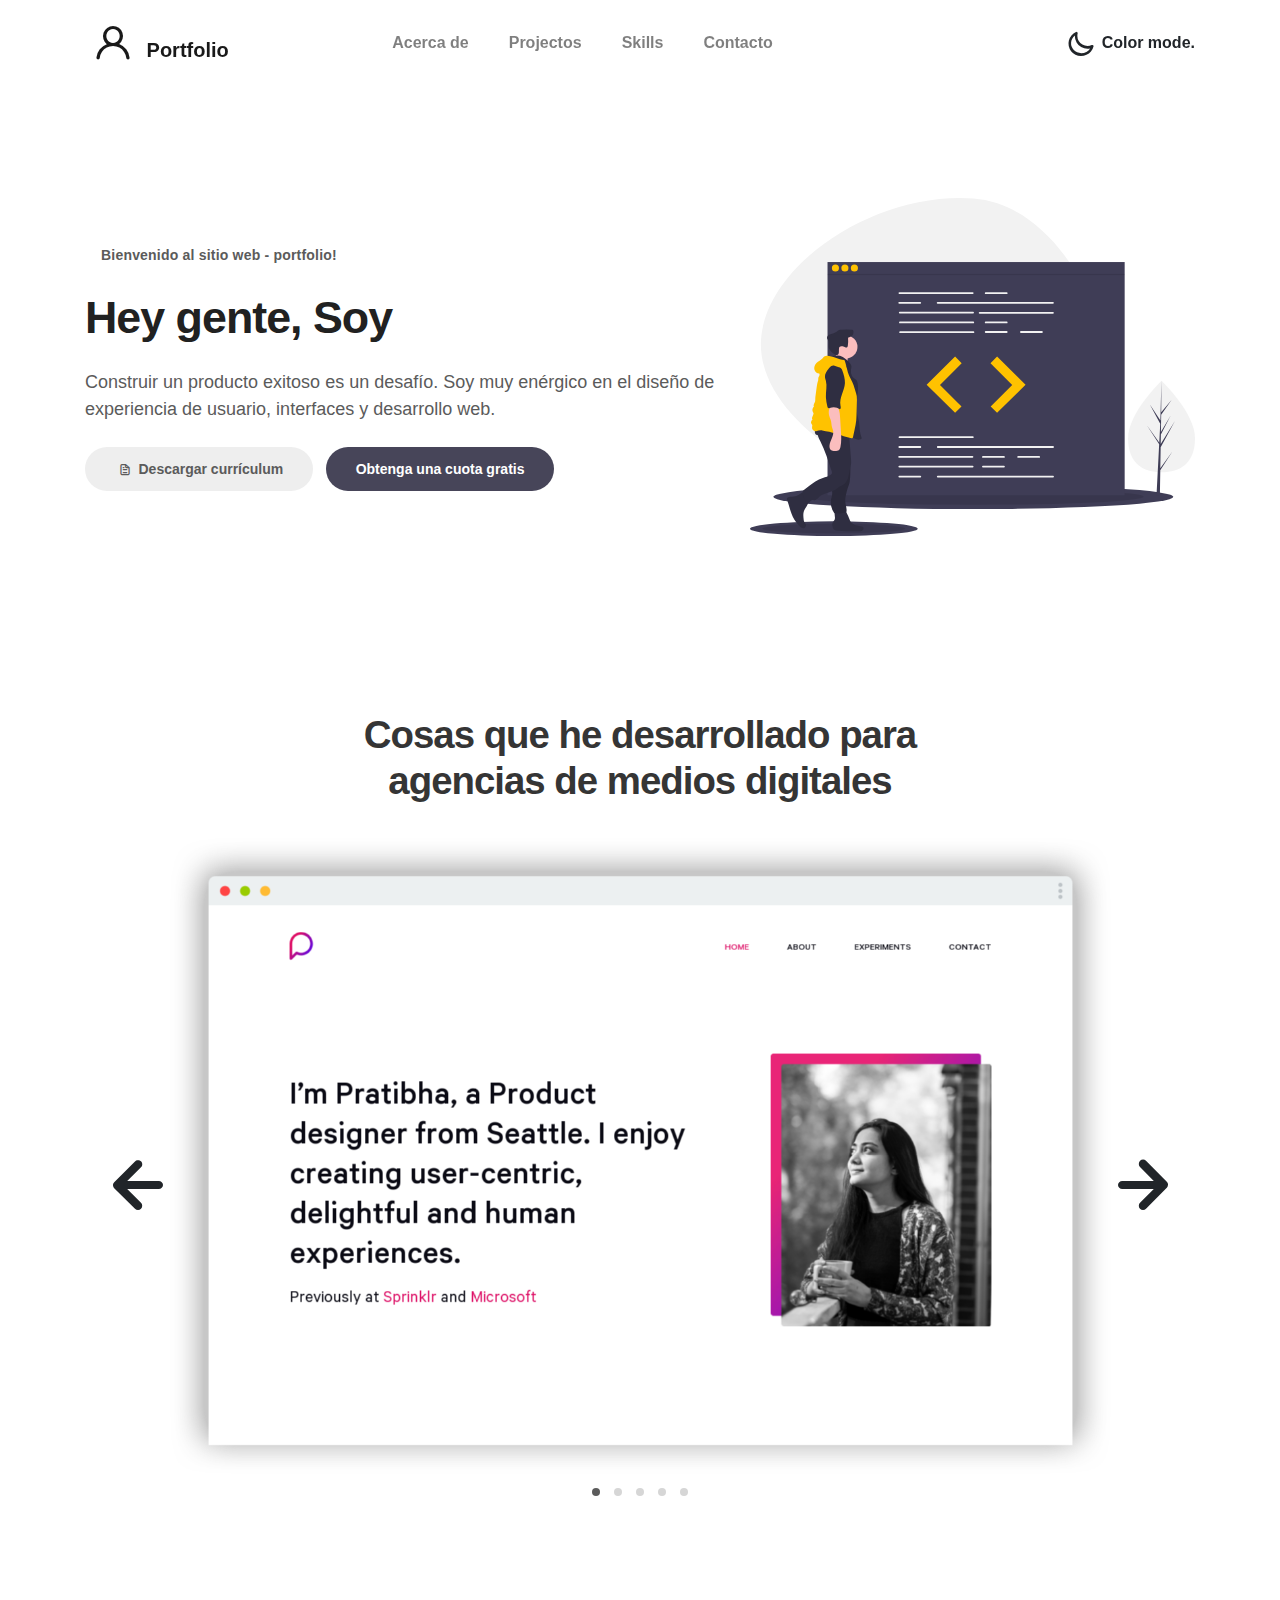
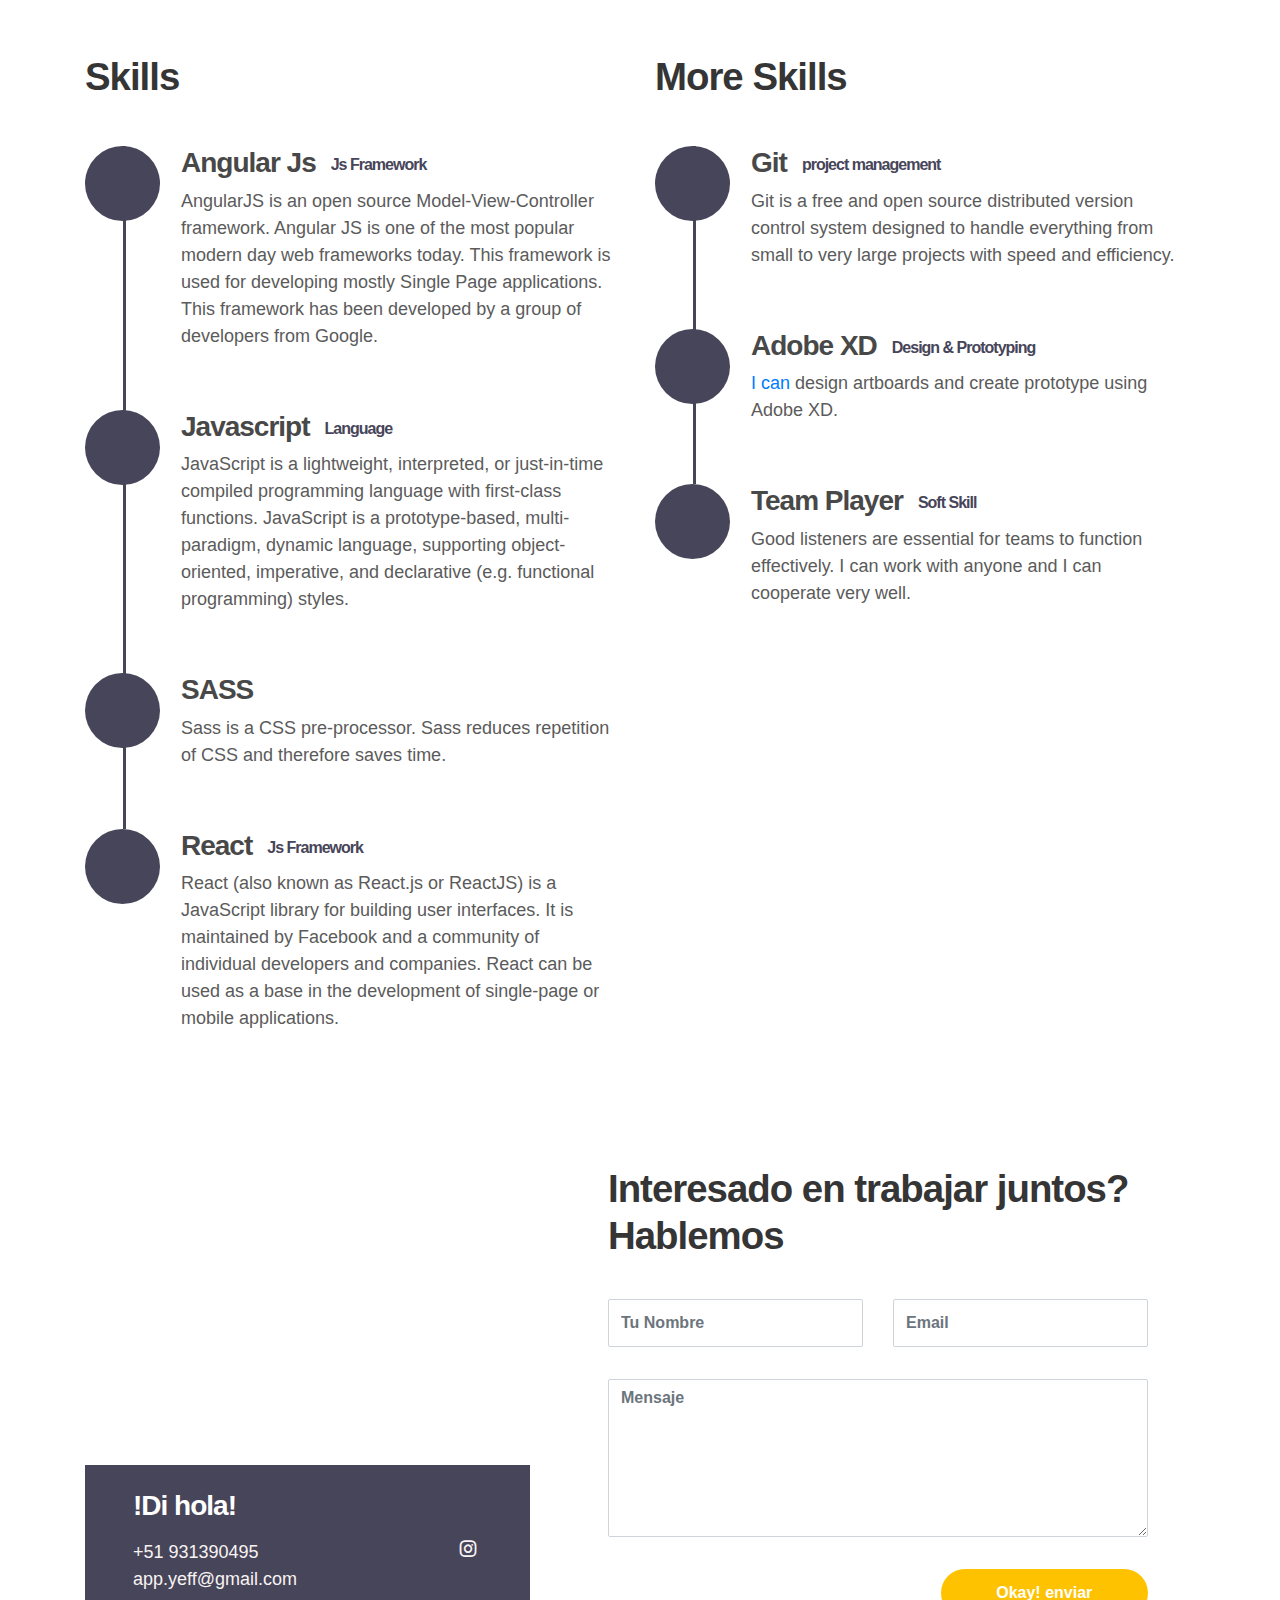
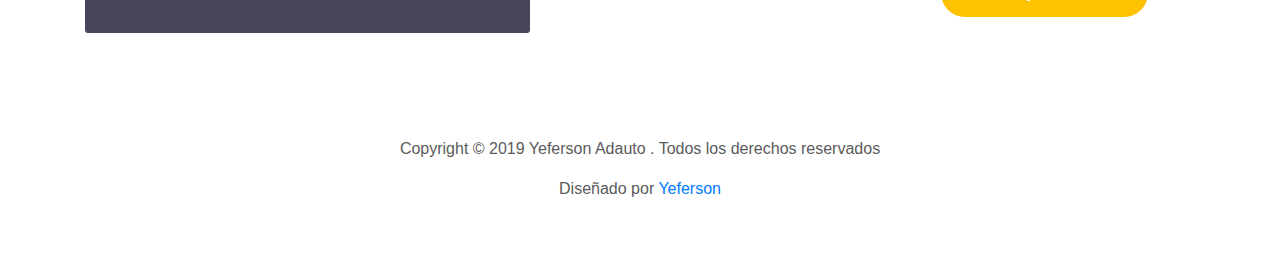
==== commit d3c0babd: "Update index.html" ====
--- a/index.html
+++ b/index.html
@@ -346,7 +346,7 @@
 
         <div class="col-lg-12 col-12">
           <p class="copyright-text text-center">Copyright &copy; 2019 Yeferson Adauto . Todos los derechos reservados</p>
-          <p class="copyright-text text-center">Diseñada por <a rel="nofollow"
+          <p class="copyright-text text-center">Diseñado por <a rel="nofollow"
               href="https://www.facebook.com/profile.php?id=100030451224306" target="_blank">Yeferson</a></p>
         </div>
 
@@ -365,4 +365,4 @@
 
 </body>
 
-</html>+</html>
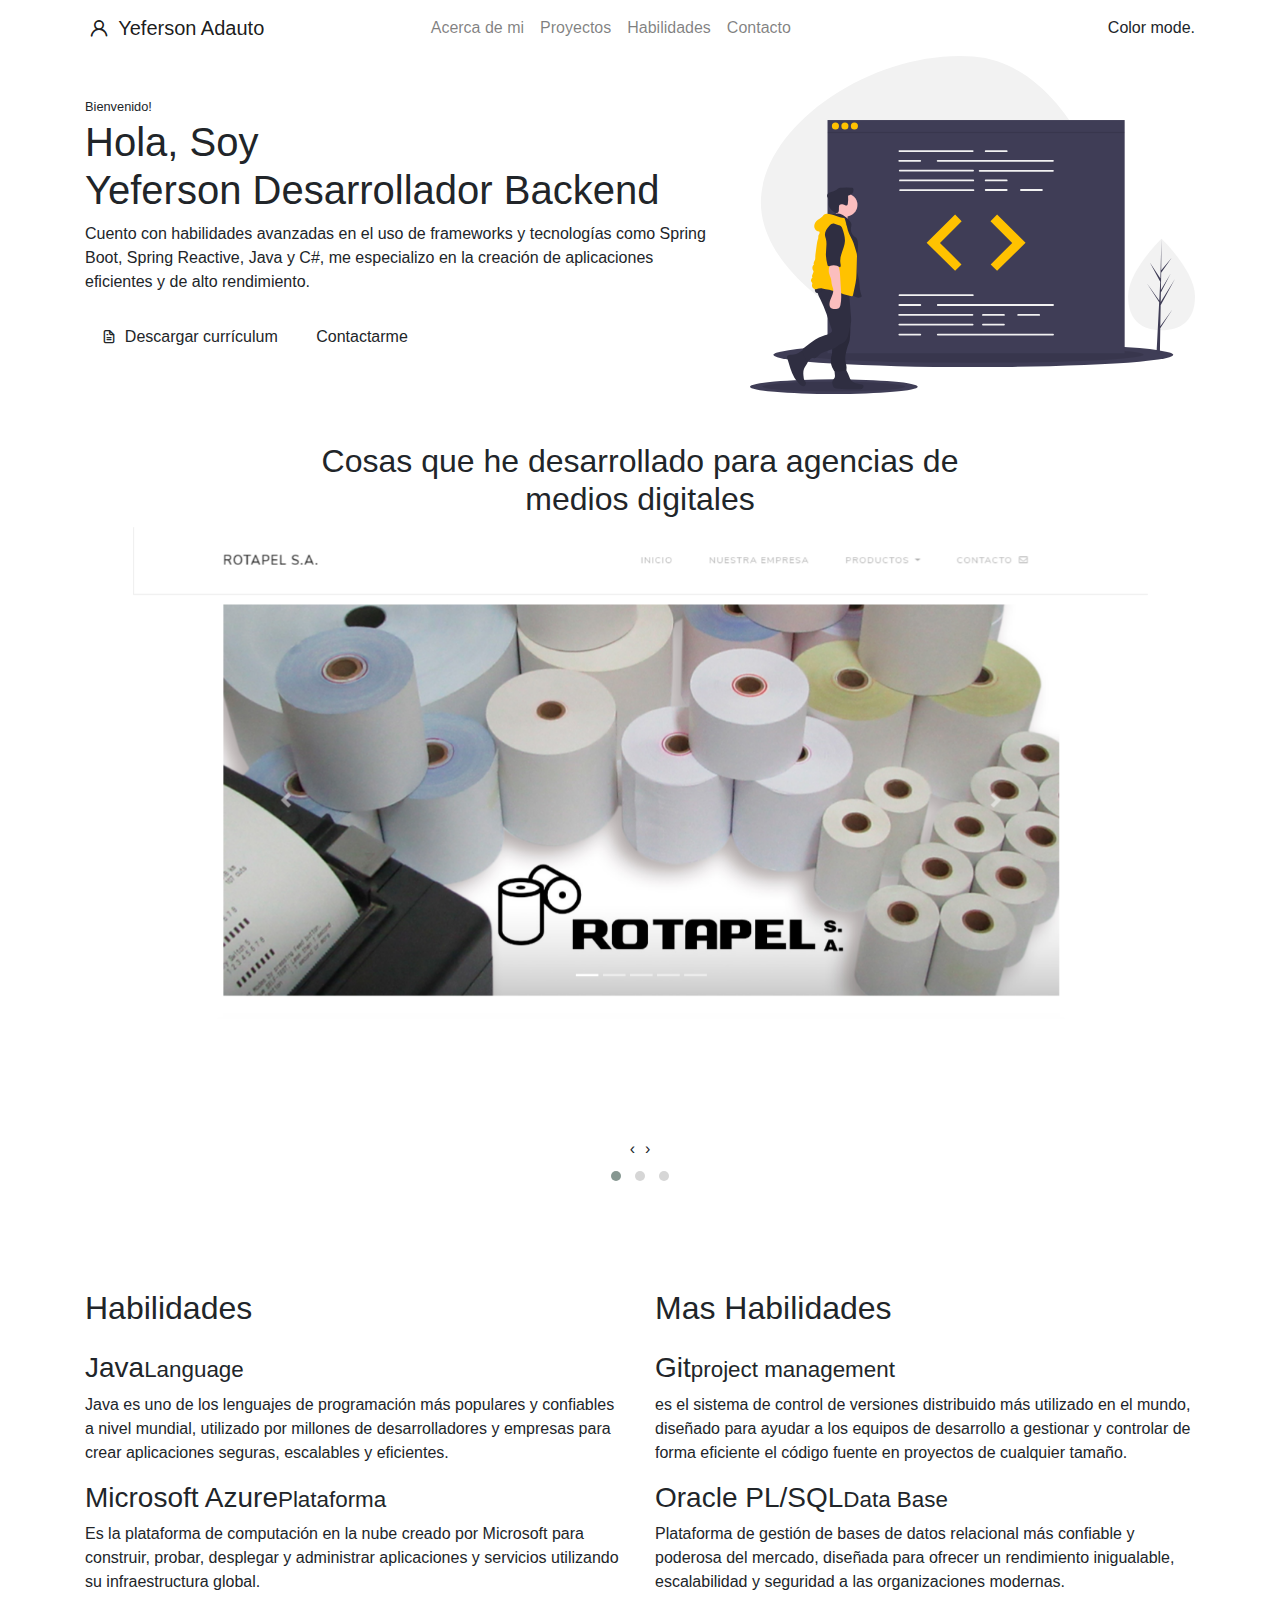
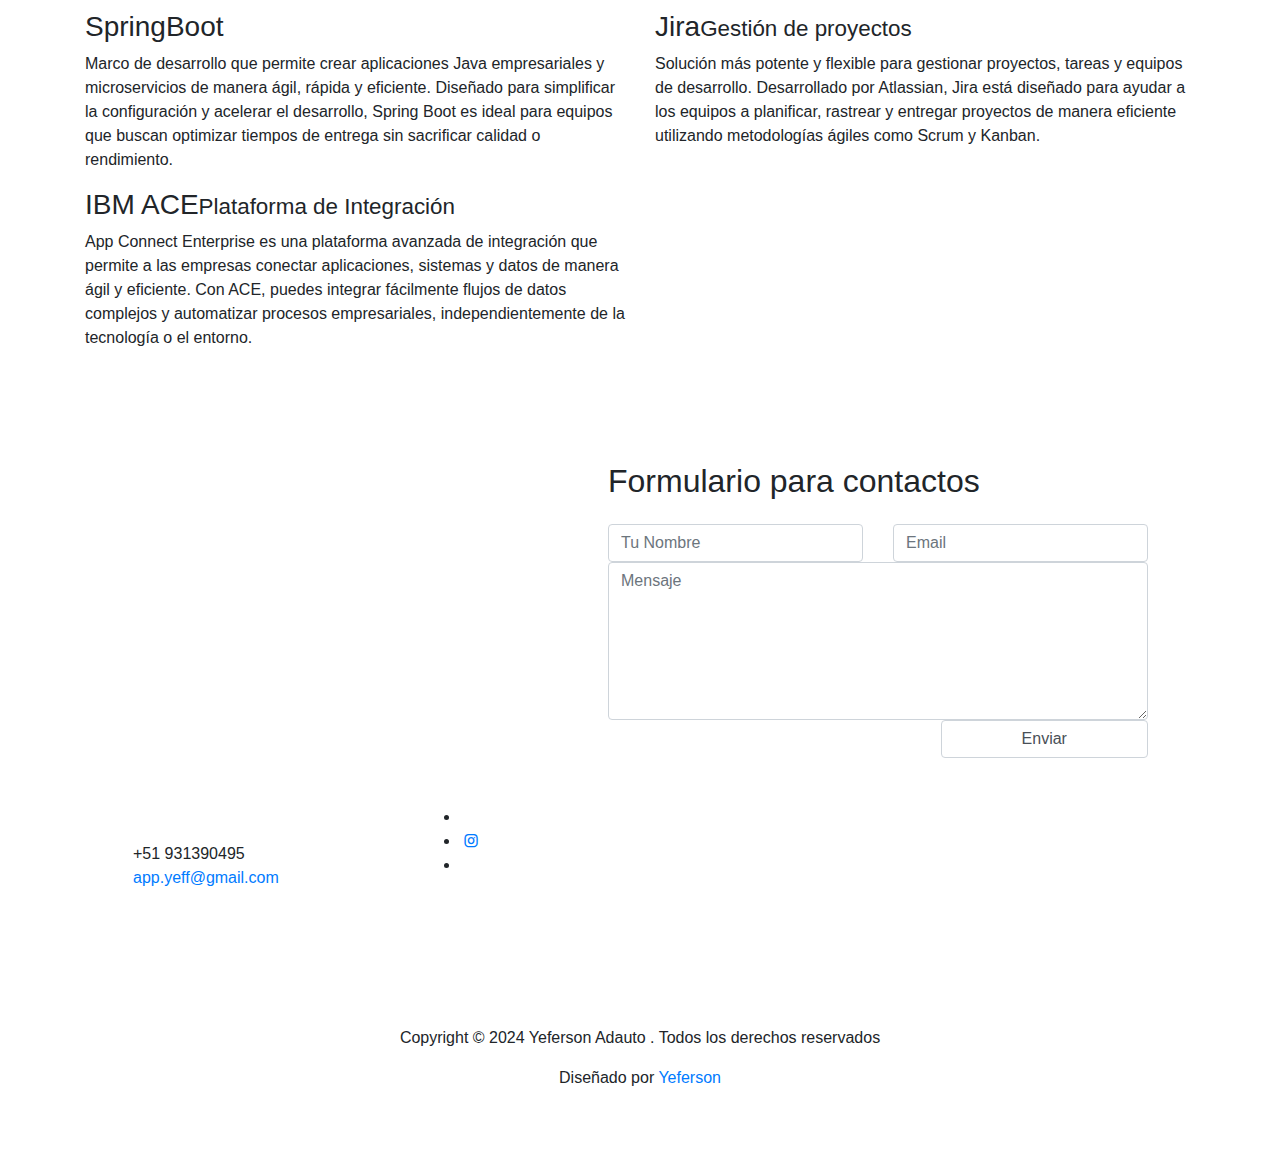
==== commit 2216c330: "subiendo cambios 2024" ====
--- a/index.html
+++ b/index.html
@@ -33,7 +33,7 @@
   <nav class="navbar navbar-expand-sm navbar-light">
     <div class="container">
       <!-- <i class='uil uil-user'></i> -->
-      <a class="navbar-brand" href="index.html"> <i class='uil uil-user'></i> Portfolio </a>
+      <a class="navbar-brand" href="index.html"> <i class='uil uil-user'></i> Yeferson Adauto </a>
 
       <button class="navbar-toggler" type="button" data-toggle="collapse" data-target="#navbarNav"
         aria-controls="navbarNav" aria-expanded="false" aria-label="Toggle navigation">
@@ -45,13 +45,13 @@
       <div class="collapse navbar-collapse" id="navbarNav">
         <ul class="navbar-nav mx-auto">
           <li class="nav-item">
-            <a href="#about" class="nav-link"><span data-hover="Acerca de">Acerca de</span></a>
+            <a href="#about" class="nav-link"><span data-hover="Acerca de mi">Acerca de mi</span></a>
           </li>
           <li class="nav-item">
-            <a href="#project" class="nav-link"><span data-hover="Projectos">Projectos</span></a>
+            <a href="#project" class="nav-link"><span data-hover="Proyectos">Proyectos</span></a>
           </li>
           <li class="nav-item">
-            <a href="#resume" class="nav-link"><span data-hover="Skills">Skills</span></a>
+            <a href="#resume" class="nav-link"><span data-hover="Habilidades">Habilidades</span></a>
           </li>
           <li class="nav-item">
             <a href="#contact" class="nav-link"><span data-hover="Contacto">Contacto</span></a>
@@ -77,24 +77,24 @@
 
         <div class="col-lg-7 col-md-12 col-12 d-flex align-items-center">
           <div class="about-text">
-            <small class="small-text">Bienvenido al <span class="mobile-block">sitio web - portfolio!</span></small>
+            <small class="small-text">Bienvenido!</span></small>
             <h1 class="animated animated-text">
-              <span class="mr-2">Hey gente, Soy</span>
+              <span class="mr-2">Hola, Soy</span>
               <div class="animated-info">
                 <span class="animated-item">Yeferson</span>
-                <span class="animated-item">Fullstack</span>
                 <span class="animated-item">Desarrollador</span>
+                <span class="animated-item">Backend</span>
               </div>
             </h1>
 
-            <p>Construir un producto exitoso es un desafío. Soy muy enérgico en el diseño de experiencia de usuario, interfaces
-               y desarrollo web.</p>
+            <p>Cuento con habilidades avanzadas en el uso de frameworks y tecnologías como Spring Boot, Spring Reactive, Java y C#, me 
+              especializo en la creación de aplicaciones eficientes y de alto rendimiento.</p>
 
             <div class="custom-btn-group mt-4">
               <!--todo RESUME LINK  -->
-              <a href="https://drive.google.com/open?id=1clns7R24mhYYQKPDUlicDPU9EWL69_lX" target="_blank"
+              <a href="https://drive.google.com/file/d/1ADm66LtrCU63bOD7bfcoOp8NbTS5esVa/view?usp=sharing" target="_blank"
                 class="btn mr-lg-2 custom-btn" download><i class='uil uil-file-alt'></i> Descargar currículum</a>
-              <a href="#contact" class="btn custom-btn custom-btn-bg custom-btn-link">Obtenga una cuota gratis</a>
+              <a href="#contact" class="btn custom-btn custom-btn-bg custom-btn-link">Contactarme</a>
             </div>
           </div>
         </div>
@@ -123,33 +123,21 @@
           <div class="owl-carousel owl-theme">
             <div class="item">
               <div class="project-info">
-                <img src="images/project/image01.png" class="img-fluid" alt="project image">
+                <img src="images/project/image06.png" class="img-fluid" alt="project image">
               </div>
             </div>
 
             <div class="item">
               <div class="project-info">
-                <img src="images/project/image02.png" class="img-fluid" alt="project image">
+                <img src="images/project/pacifico-autoefectivo.png" class="img-fluid" alt="project image">
               </div>
             </div>
 
             <div class="item">
               <div class="project-info">
-                <img src="images/project/image03.png" class="img-fluid" alt="project image">
-              </div>
-            </div>
-
-            <div class="item">
-              <div class="project-info">
-                <img src="images/project/image04.png" class="img-fluid" alt="project image">
-              </div>
-            </div>
-
-            <div class="item">
-              <div class="project-info">
-                <img src="images/project/image05.png" class="img-fluid" alt="project image">
-              </div>
-            </div>
+                <img src="images/project/auna-2020.png" class="img-fluid" alt="project image">
+              </div>
+            </div>     
           </div>
 
         </div>
@@ -163,55 +151,56 @@
       <div class="row">
 
         <div class="col-lg-6 col-12">
-          <h2 class="mb-4">Skills</h2>
+          <h2 class="mb-4">Habilidades</h2>
 
           <div class="timeline">
             <div class="timeline-wrapper">
               <div class="timeline-yr">
-                <span><i class="fab fa-angular fa-2x"></i></span>
-              </div>
-              <div class="timeline-info">
-                <h3><span>Angular Js</span><small>Js Framework</small></h3>
-                <p>AngularJS is an open source Model-View-Controller framework.
-                  Angular JS is one of the most popular modern day web frameworks today. This framework is used for
-                  developing mostly Single Page applications. This framework has been developed by a group of developers
-                  from Google.</p>
-              </div>
-            </div>
-
-            <div class="timeline-wrapper">
-              <div class="timeline-yr">
-                <span><i class="fab fa-js-square fa-2x"></i></span>
-              </div>
-              <div class="timeline-info">
-                <h3><span>Javascript</span><small>Language</small></h3>
-                <p>JavaScript is a lightweight, interpreted, or just-in-time compiled programming language with
-                  first-class functions. JavaScript is a prototype-based, multi-paradigm, dynamic language, supporting
-                  object-oriented, imperative, and declarative (e.g. functional programming) styles.</p>
-              </div>
-            </div>
-
-            <div class="timeline-wrapper">
-              <div class="timeline-yr">
-                <span><i class="fab fa-sass fa-2x"></i></span>
-              </div>
-              <div class="timeline-info">
-                <h3><span>SASS</span></h3>
-                <p>Sass is a CSS pre-processor.
-                  Sass reduces repetition of CSS and therefore saves time.
+                <span><i class="fab fa-tool fa-2x"></i></span>
+              </div>
+              <div class="timeline-info">
+                <h3><span>Java</span><small>Language</small></h3>
+                <p>Java es uno de los lenguajes de programación más populares y confiables a nivel mundial, 
+                  utilizado por millones de desarrolladores y empresas para crear aplicaciones seguras, 
+                  escalables y eficientes.</p>
+              </div>
+            </div>
+
+            <div class="timeline-wrapper">
+              <div class="timeline-yr">
+                <span><i class="fab fa-azure fa-2x"></i></span>
+              </div>
+              <div class="timeline-info">
+                <h3><span>Microsoft Azure</span><small>Plataforma</small></h3>
+                <p>Es la plataforma de computación en la nube creado por Microsoft para construir, probar, 
+                  desplegar y administrar aplicaciones y servicios utilizando su infraestructura global.</p>
+              </div>
+            </div>
+
+            <div class="timeline-wrapper">
+              <div class="timeline-yr">
+                <span><i class="fab fa-tool fa-2x"></i></span>
+              </div>
+              <div class="timeline-info">
+                <h3><span>SpringBoot</span></h3>
+                <p>Marco de desarrollo que permite crear aplicaciones Java empresariales y microservicios 
+                  de manera ágil, rápida y eficiente. Diseñado para simplificar la configuración y acelerar 
+                  el desarrollo, Spring Boot es ideal para equipos que buscan optimizar tiempos de entrega 
+                  sin sacrificar calidad o rendimiento.
                 </p>
               </div>
             </div>
 
             <div class="timeline-wrapper">
               <div class="timeline-yr">
-                <span><i class="fab fa-react fa-2x"></i></span>
-              </div>
-              <div class="timeline-info">
-                <h3><span>React<small>Js Framework</small></span></h3>
-                <p>React (also known as React.js or ReactJS) is a JavaScript library for building user interfaces. It is
-                  maintained by Facebook and a community of individual developers and companies.
-                  React can be used as a base in the development of single-page or mobile applications.</p>
+                <span><i class="fab fa-tool fa-2x"></i></span>
+              </div>
+              <div class="timeline-info">
+                <h3><span>IBM ACE<small>Plataforma de Integración</small></span></h3>
+                <p>App Connect Enterprise es una plataforma avanzada de integración que permite a las empresas conectar aplicaciones, 
+                  sistemas y datos de manera ágil y eficiente. Con ACE, puedes integrar fácilmente flujos 
+                  de datos complejos y automatizar procesos empresariales, independientemente de la tecnología 
+                  o el entorno.</p>
               </div>
             </div>
 
@@ -219,41 +208,44 @@
         </div>
 
         <div class="col-lg-6 col-12">
-          <h2 class="mb-4 mobile-mt-2">More Skills</h2>
+          <h2 class="mb-4 mobile-mt-2">Mas Habilidades</h2>
 
           <div class="timeline">
             <div class="timeline-wrapper">
               <div class="timeline-yr">
-                <span><i class="fab fa-git-alt fa-2x"></i></span>
+                <span><i class="fab fa-tool-alt fa-2x"></i></span>
               </div>
               <div class="timeline-info">
                 <h3><span>Git</span><small>project management</small></h3>
-                <p>Git is a free and open source distributed version control system designed to handle everything from
-                  small to very large projects with speed and efficiency.</p>
-              </div>
-            </div>
-
-            <div class="timeline-wrapper">
-              <div class="timeline-yr">
-                <span><i class="fab fa-adobe fa-2x"></i></span>
-              </div>
-              <div class="timeline-info">
-                <h3><span>Adobe XD</span><small>Design &amp; Prototyping</small></h3>
-                <p><a rel="nofollow" href="https://www.instagram.com/jayesh.2112" target="_blank">I can</a> design
-                  artboards
-                  and create prototype using Adobe XD.
+                <p>es el sistema de control de versiones distribuido más utilizado en el mundo, diseñado 
+                  para ayudar a los equipos de desarrollo a gestionar y controlar de forma eficiente el 
+                  código fuente en proyectos de cualquier tamaño.</p>
+              </div>
+            </div>
+
+            <div class="timeline-wrapper">
+              <div class="timeline-yr">
+                <span><i class="fab fa-oracle fa-2x"></i></span>
+              </div>
+              <div class="timeline-info">
+                <h3><span>Oracle PL/SQL</span><small>Data Base</small></h3>
+                <p>Plataforma de gestión de bases de datos relacional más confiable y poderosa del mercado, 
+                  diseñada para ofrecer un rendimiento inigualable, escalabilidad y seguridad a las 
+                  organizaciones modernas.
                 </p>
               </div>
             </div>
 
             <div class="timeline-wrapper">
               <div class="timeline-yr">
-                <span><i class="fas fa-users fa-2x"></i></span>
-              </div>
-              <div class="timeline-info">
-                <h3><span>Team Player</span><small>Soft Skill</small></h3>
-                <p>Good listeners are essential for teams to function effectively. I can work with anyone and I can
-                  cooperate very well.</p>
+                <span><i class="fas fa-jira fa-2x"></i></span>
+              </div>
+              <div class="timeline-info">
+                <h3><span>Jira</span><small>Gestión de proyectos</small></h3>
+                <p>Solución más potente y flexible para gestionar proyectos, tareas y equipos de desarrollo. 
+                  Desarrollado por Atlassian, Jira está diseñado para ayudar a los equipos a planificar, 
+                  rastrear y entregar proyectos de manera eficiente utilizando metodologías ágiles como 
+                  Scrum y Kanban.</p>
               </div>
             </div>
 
@@ -290,19 +282,19 @@
 
           <div class="contact-info d-flex justify-content-between align-items-center py-4 px-lg-5">
             <div class="contact-info-item">
-              <h3 class="mb-3 text-white">!Di hola!</h3>
+              <h3 class="mb-3 text-white">Contactame:</h3>
               <p class="footer-text mb-0">+51 931390495</p>
               <p><a href="mailto:jtembhekar2@gmail.com">app.yeff@gmail.com</a></p>
             </div>
 
             <!-- class="uil uil-dribbble" -->
             <ul class="social-links">
-              <li><a href="https://twitter.com/Developer_Codes" target="_blank" data-toggle="tooltip"
+              <li><a href="https://www.linkedin.com/in/yeferson-adauto-paredes-9b9625162/" target="_blank" data-toggle="tooltip"
                   data-placement="left" title="Linkedin" style="position: relative; left: 8px;"><i
                     class="fab fa-linkedin"></i></a></li>
-              <li><a href="https://www.instagram.com/jayesh.2112" target="_blank" class="uil uil-instagram"
+              <li><a href="#" target="_blank" class="uil uil-instagram"
                   data-toggle="tooltip" data-placement="left" title="Instagram"></a></li>
-              <li><a href="https://www.youtube.com/channel/UC4U5ZOsxZo0j8mPxgxUXU-g?view_as=subscriber" target="_blank"
+              <li><a href="#" target="_blank"
                   data-toggle="tooltip" data-placement="left" title="Twitter" style="position: relative; left: 8px;"><i
                   class="fab fa-twitter-square"></i></a></li>
             </ul>
@@ -311,7 +303,7 @@
 
         <div class="col-lg-6 col-12">
           <div class="contact-form">
-            <h2 class="mb-4">Interesado en trabajar juntos? Hablemos</h2>
+            <h2 class="mb-4">Formulario para contactos</h2>
 
             <form action="" method="POST" data-netlify="true" name="Visitor">
               <div class="row">
@@ -328,7 +320,7 @@
                 </div>
 
                 <div class="ml-lg-auto col-lg-5 col-12">
-                  <input type="submit" class="form-control submit-btn" value="Okay! enviar">
+                  <input type="submit" class="form-control submit-btn" value="Enviar">
                 </div>
               </div>
             </form>
@@ -345,9 +337,9 @@
       <div class="row">
 
         <div class="col-lg-12 col-12">
-          <p class="copyright-text text-center">Copyright &copy; 2019 Yeferson Adauto . Todos los derechos reservados</p>
+          <p class="copyright-text text-center">Copyright &copy; 2024 Yeferson Adauto . Todos los derechos reservados</p>
           <p class="copyright-text text-center">Diseñado por <a rel="nofollow"
-              href="https://www.facebook.com/profile.php?id=100030451224306" target="_blank">Yeferson</a></p>
+              href="#" target="_blank">Yeferson</a></p>
         </div>
 
       </div>
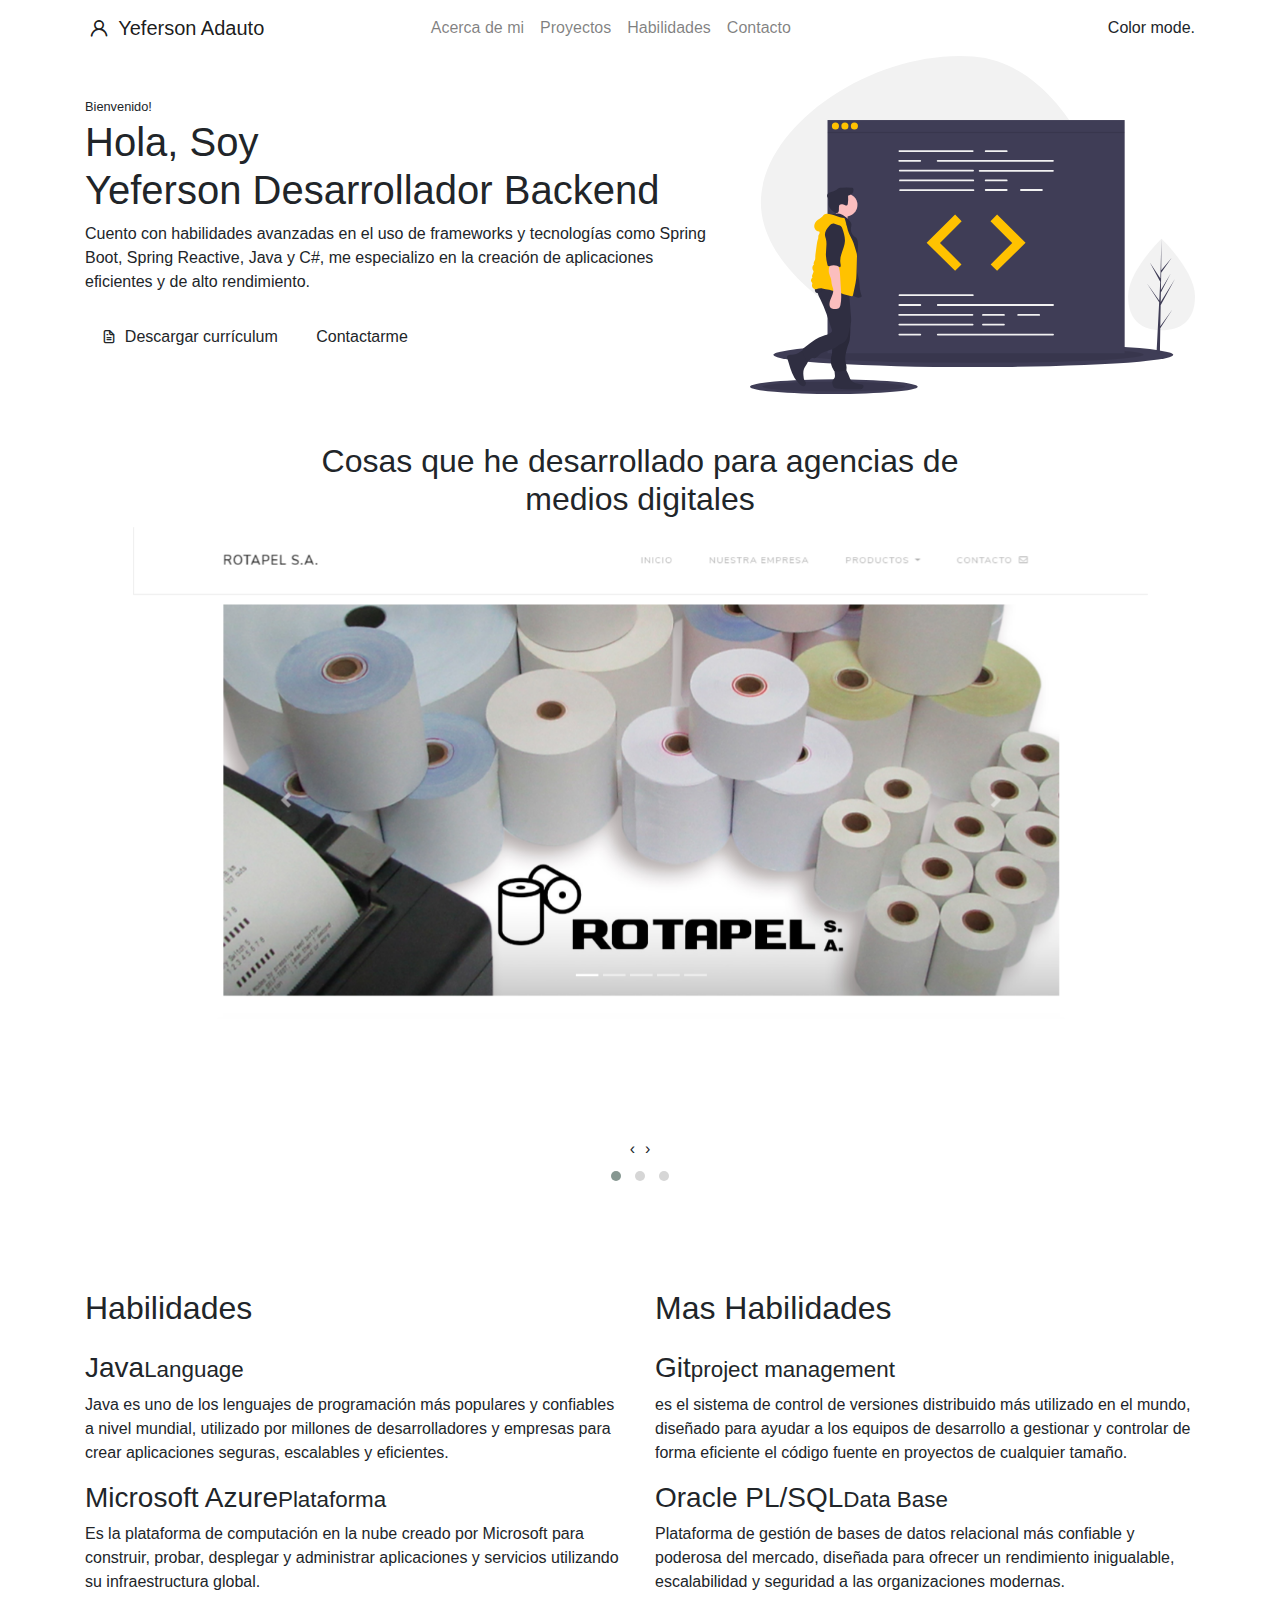
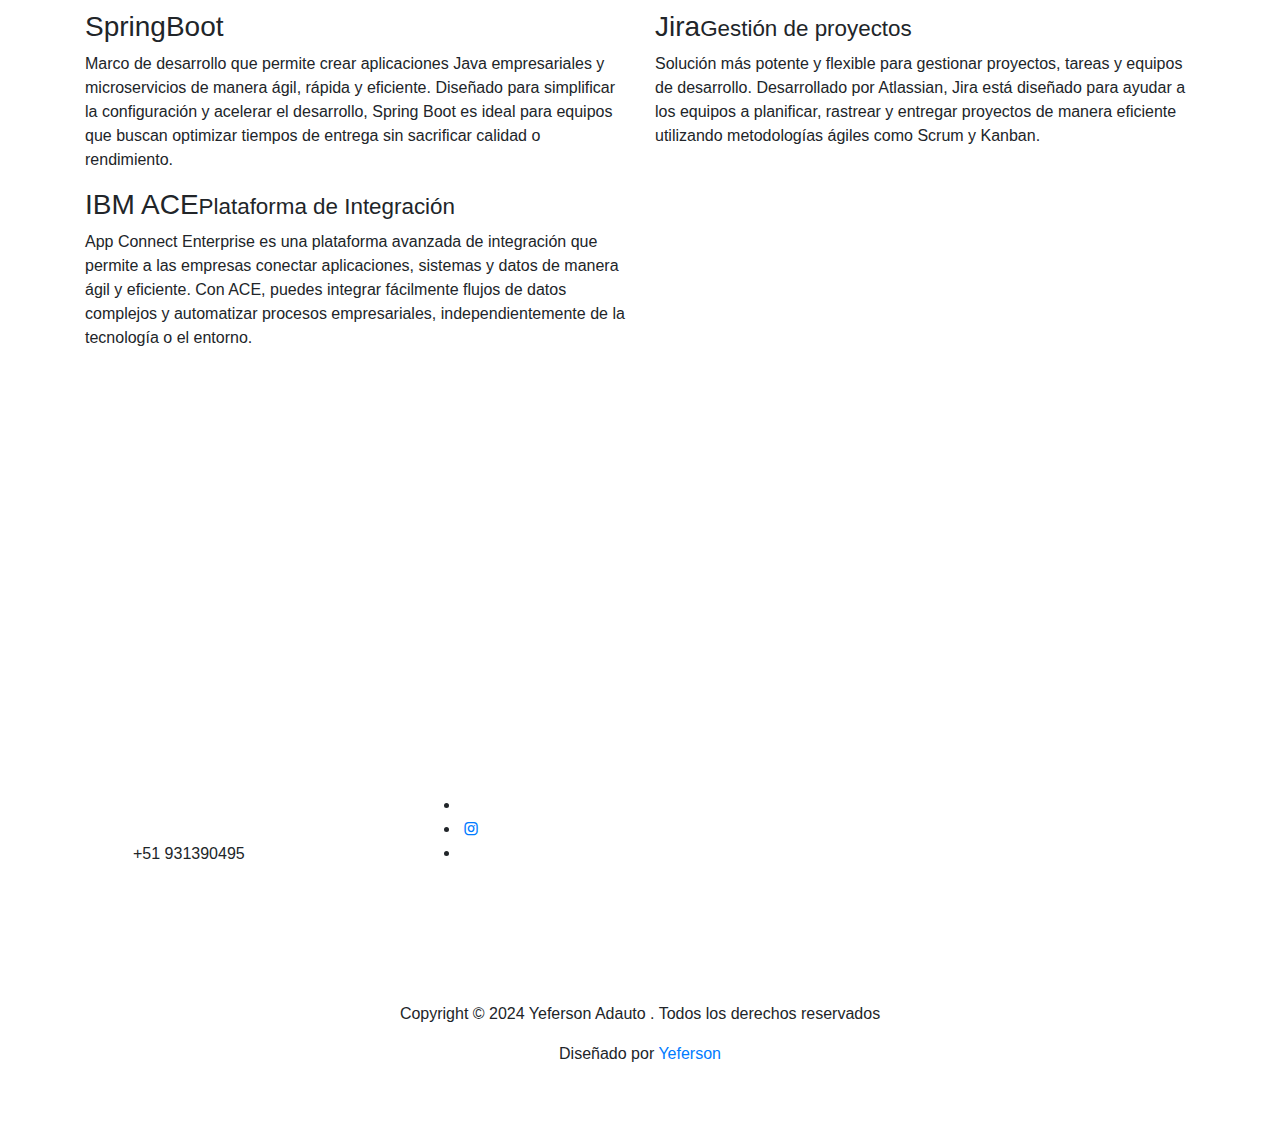
==== commit cc002adc: "quitando form contacto" ====
--- a/index.html
+++ b/index.html
@@ -271,7 +271,7 @@
             <div class="mapouter">
               <div class="gmap_canvas">
                 <iframe width="400" height="300" id="gmap_canvas"
-                  src="https://maps.google.com/maps?q=vyankatesh%20nagar&t=&z=9&ie=UTF8&iwloc=&output=embed"
+                  src="https://www.google.com/maps/embed?pb=!1m18!1m12!1m3!1d111237.71516907316!2d-77.08915473637312!3d-12.051883747743322!2m3!1f0!2f0!3f0!3m2!1i1024!2i768!4f13.1!3m3!1m2!1s0x9105c5f619ee3ec7%3A0x14206cb9cc452e4a!2sLima!5e0!3m2!1ses!2spe!4v1728785364070!5m2!1ses!2spe"
                   frameborder="0" scrolling="no" marginheight="0" marginwidth="0" style="border: 0"
                   allowfullscreen></iframe>
               </div>
@@ -284,7 +284,7 @@
             <div class="contact-info-item">
               <h3 class="mb-3 text-white">Contactame:</h3>
               <p class="footer-text mb-0">+51 931390495</p>
-              <p><a href="mailto:jtembhekar2@gmail.com">app.yeff@gmail.com</a></p>
+              <p><a href="mailto:test@gmail.com"></a></p>
             </div>
 
             <!-- class="uil uil-dribbble" -->
@@ -302,7 +302,7 @@
         </div>
 
         <div class="col-lg-6 col-12">
-          <div class="contact-form">
+          <!--<div class="contact-form">
             <h2 class="mb-4">Formulario para contactos</h2>
 
             <form action="" method="POST" data-netlify="true" name="Visitor">
@@ -324,7 +324,7 @@
                 </div>
               </div>
             </form>
-          </div>
+          </div>-->
         </div>
 
       </div>
